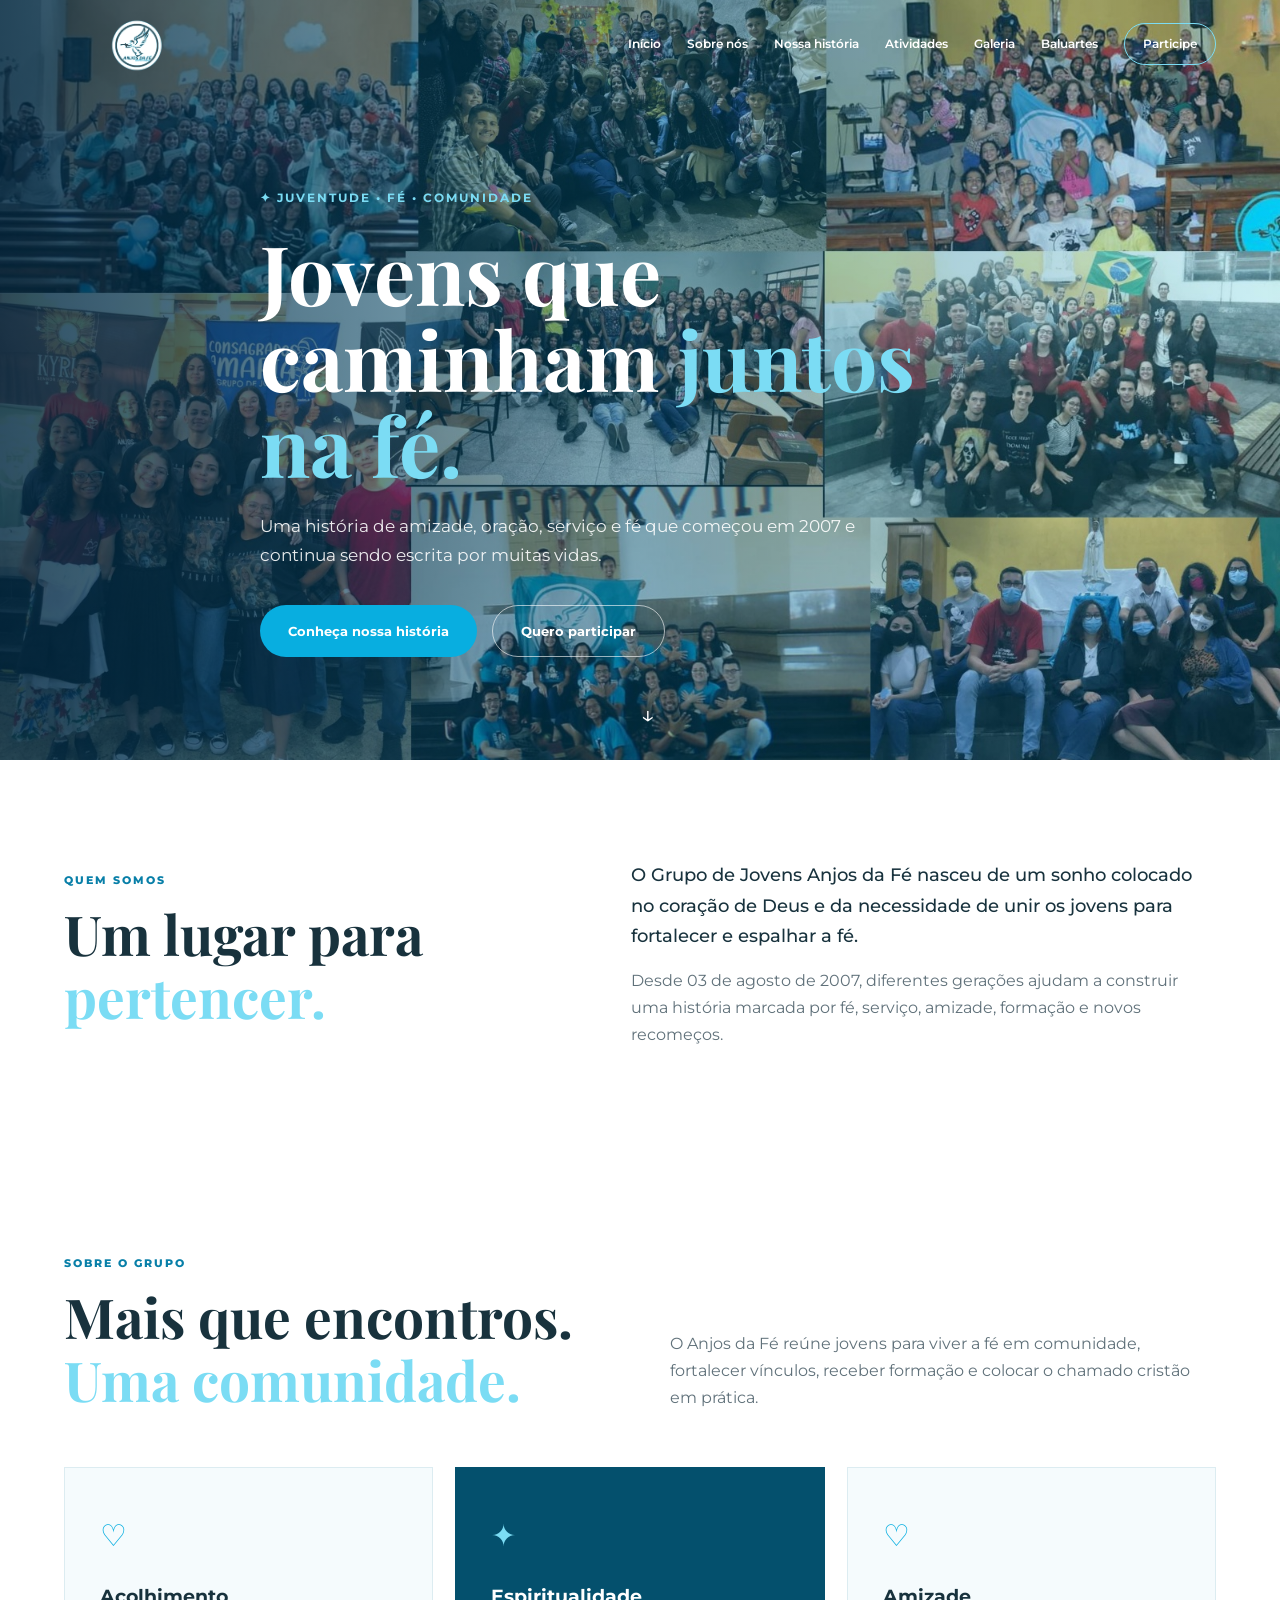
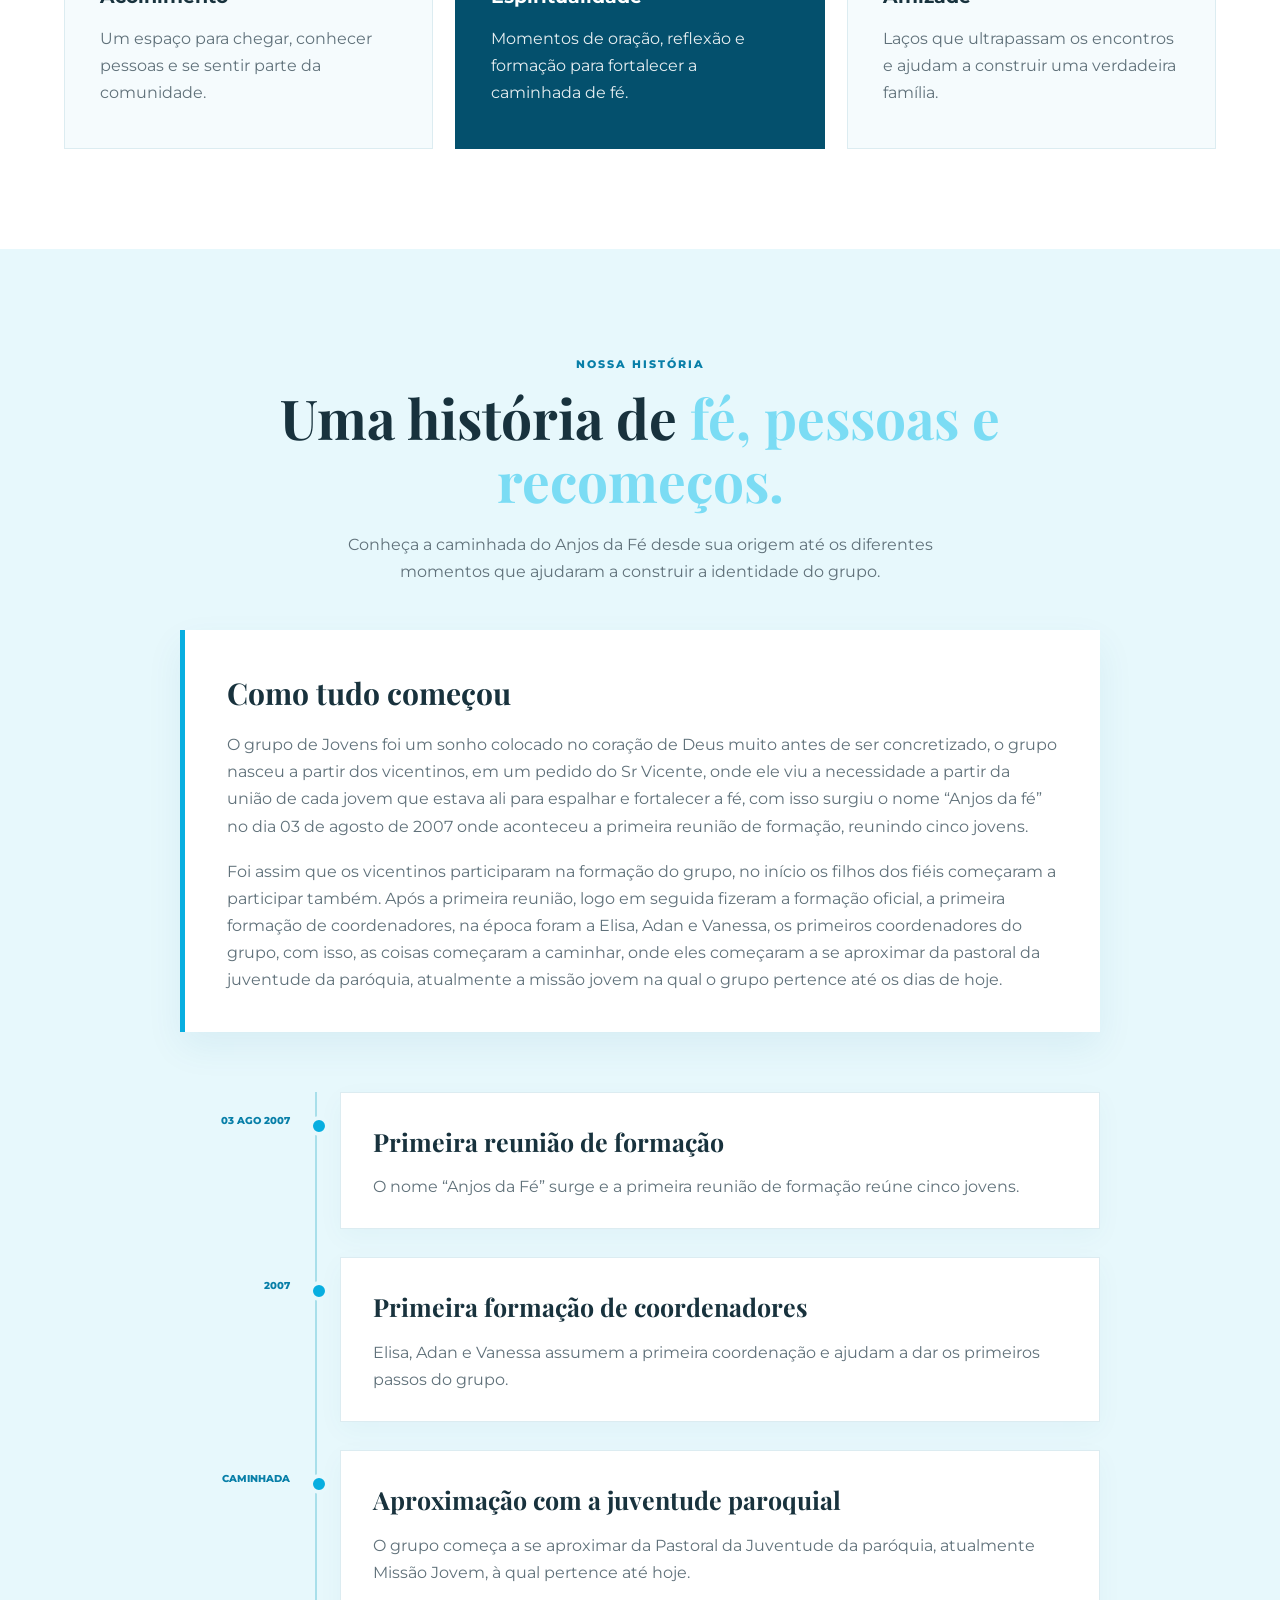
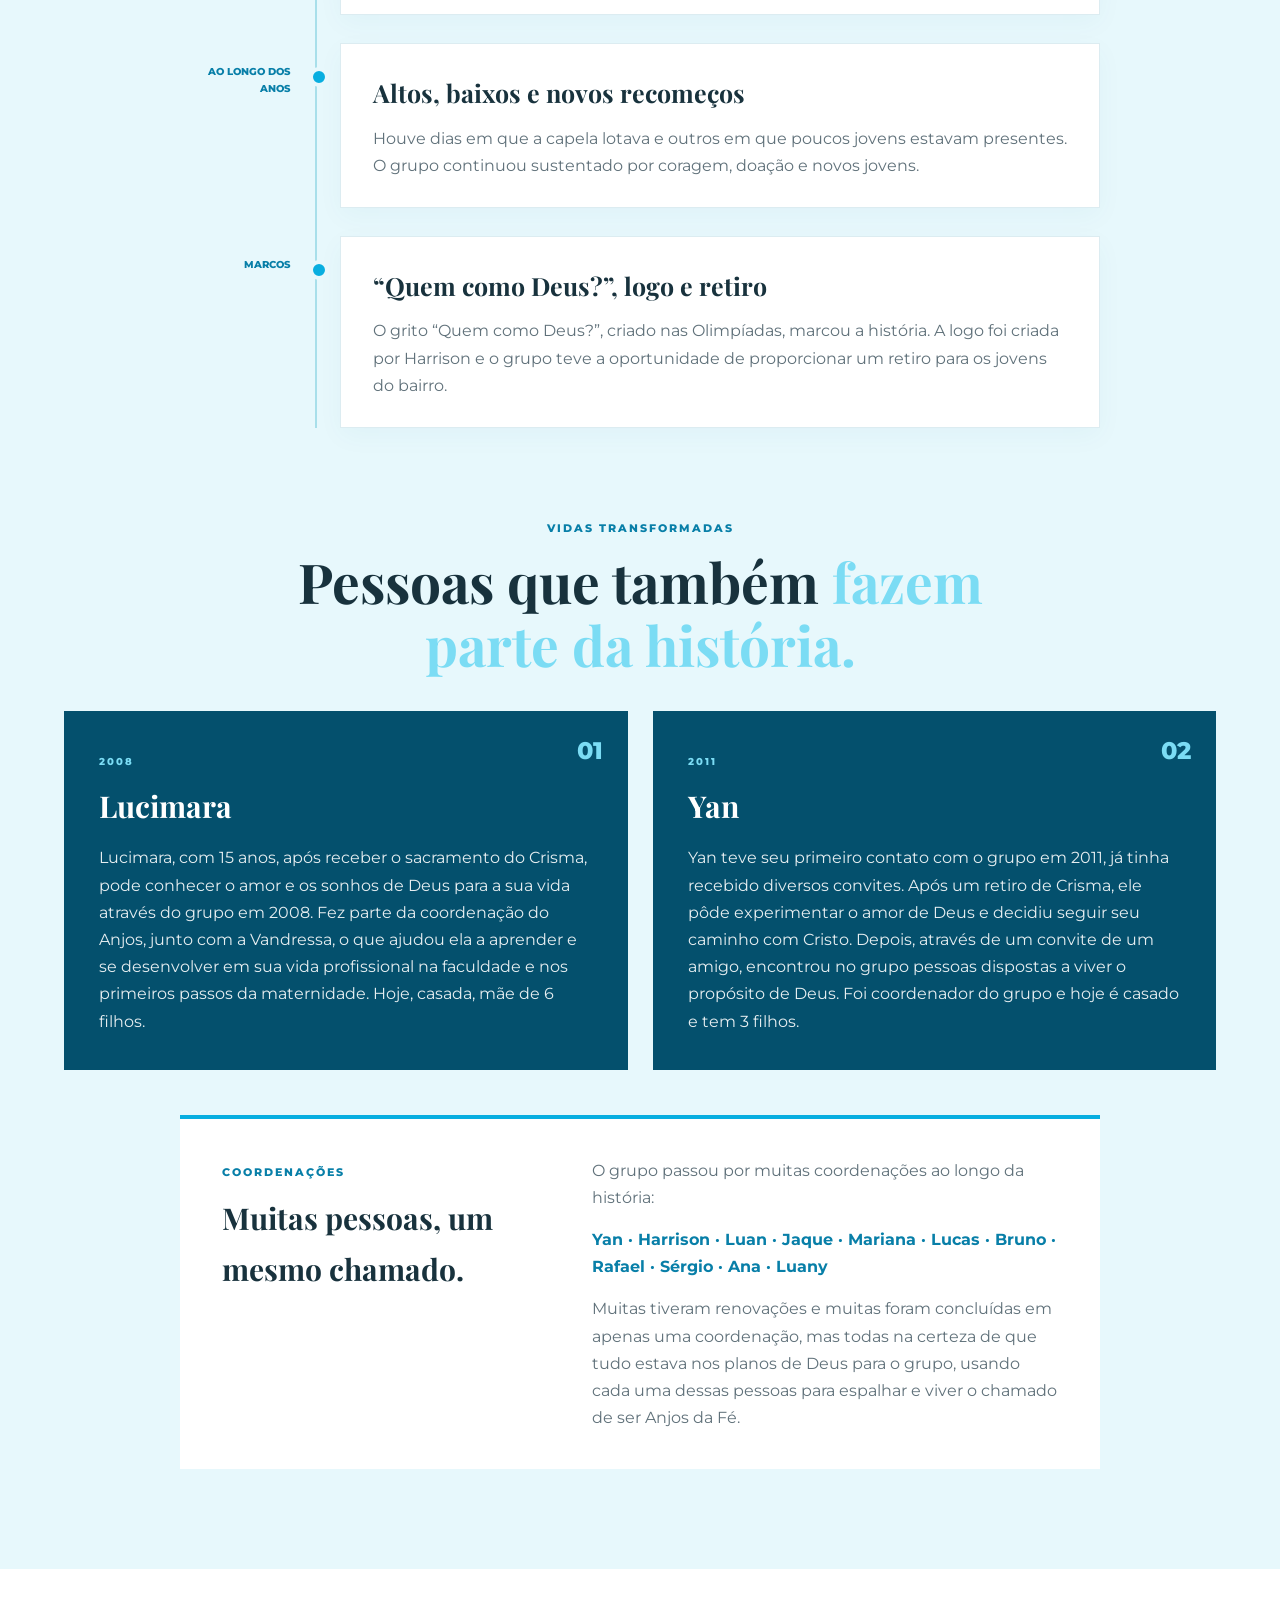
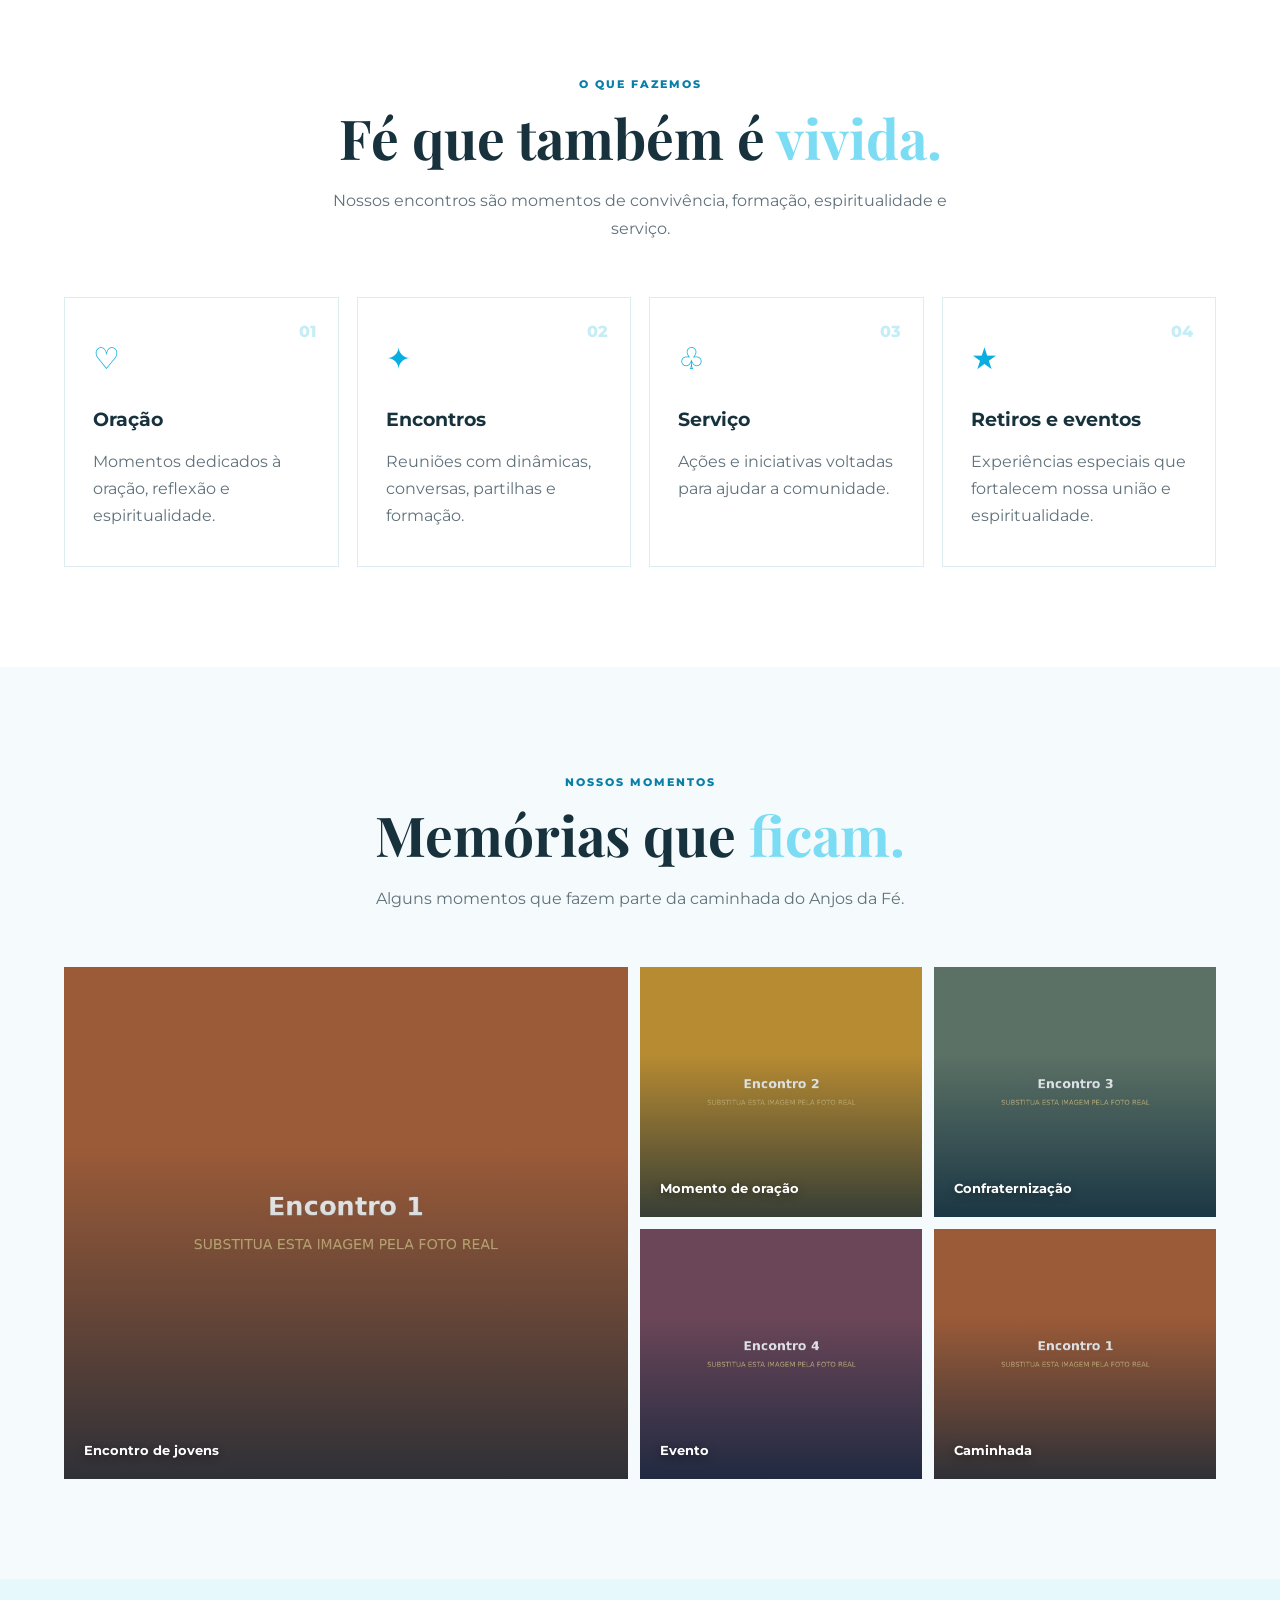
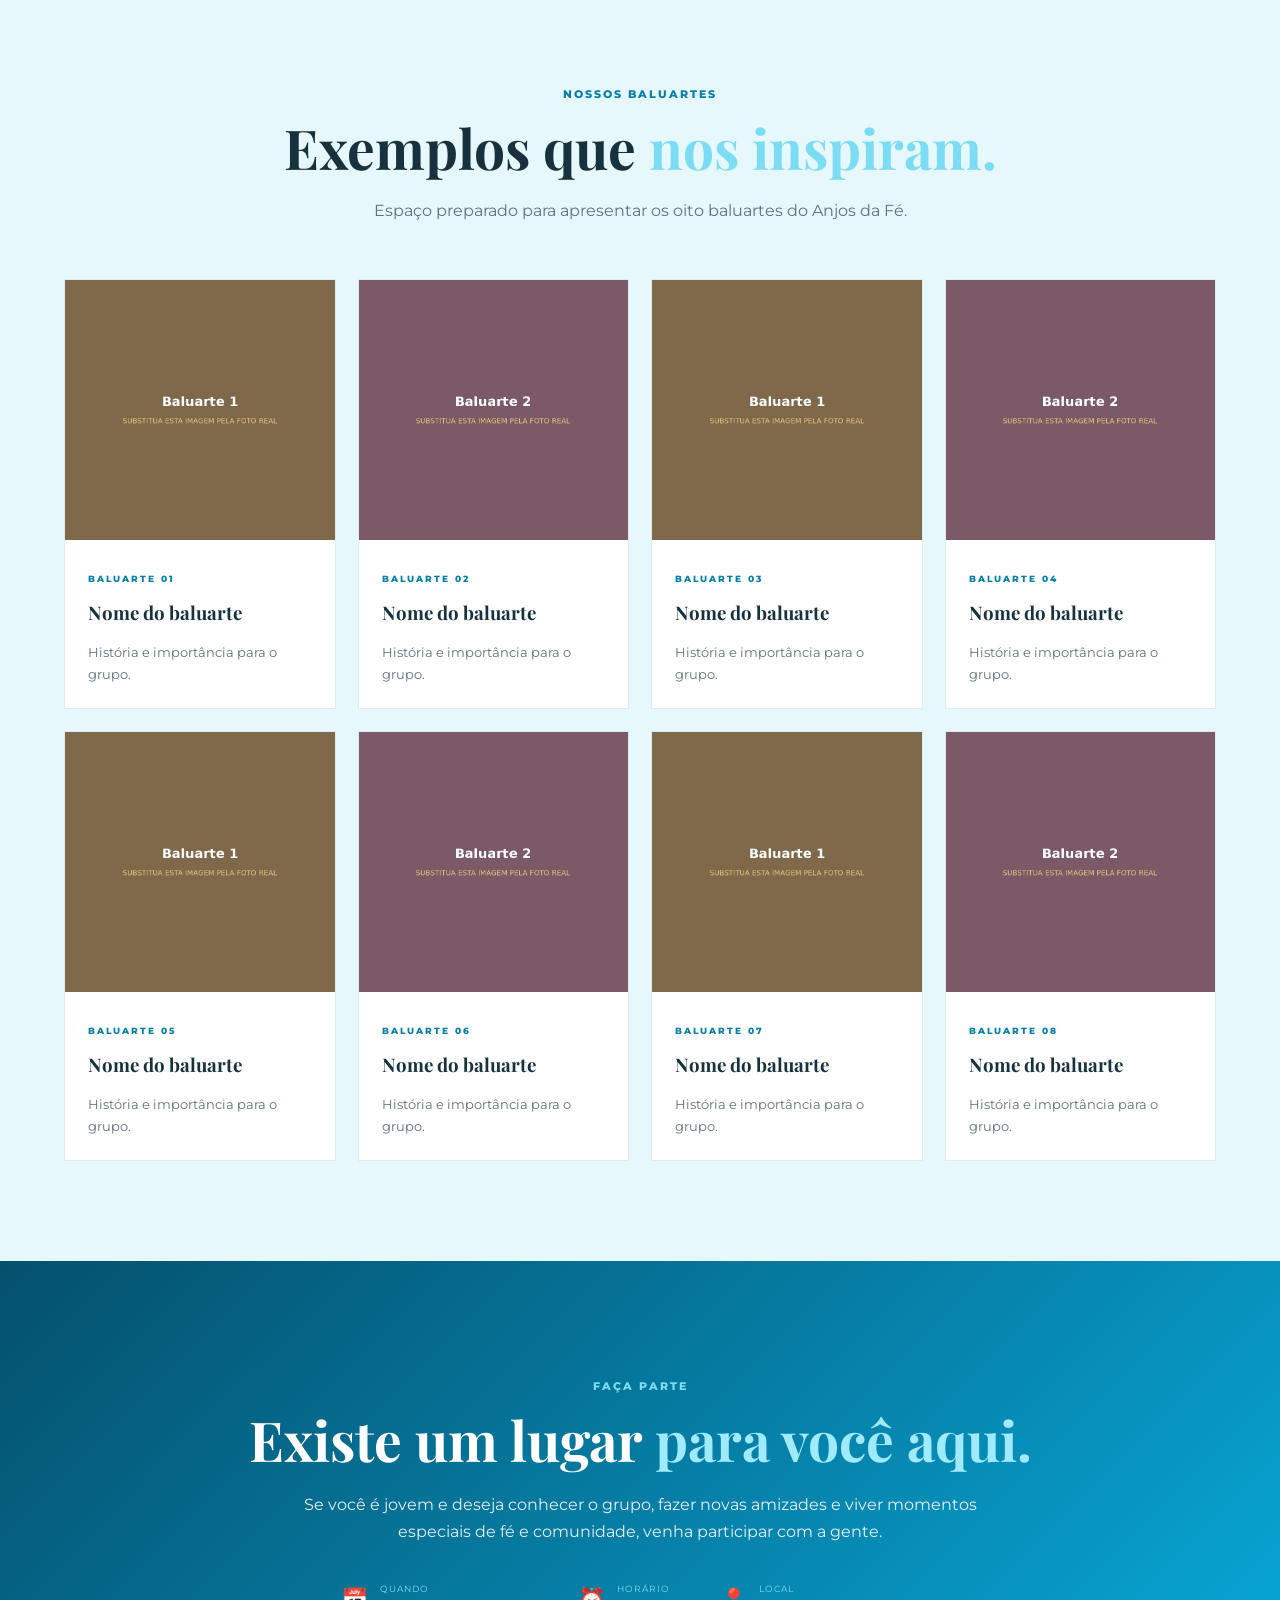
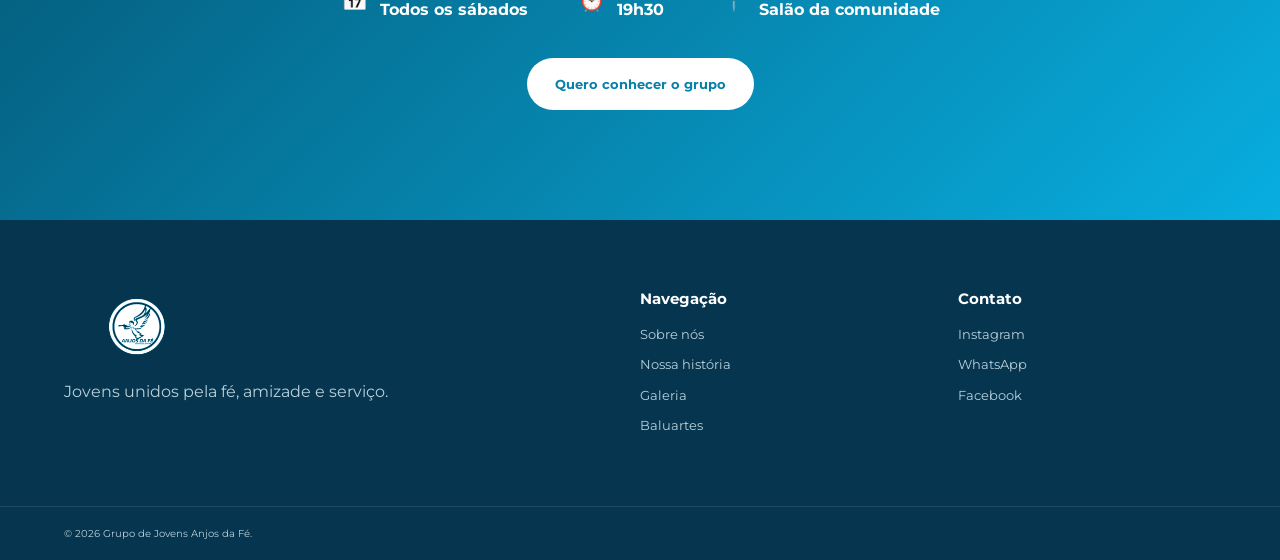
==== grupo-jovens/index.html @ fe8e6fda "add" ====
<!DOCTYPE html>
<html lang="pt-BR">
<head>
    <meta charset="UTF-8">
    <meta name="viewport" content="width=device-width, initial-scale=1.0">
    <meta name="description" content="Conheça a história, a caminhada e os momentos do Grupo de Jovens Anjos da Fé.">
    <title>Anjos da Fé | Grupo de Jovens</title>

    <link rel="preconnect" href="https://fonts.googleapis.com">
    <link rel="preconnect" href="https://fonts.gstatic.com" crossorigin>
    <link href="https://fonts.googleapis.com/css2?family=Montserrat:wght@400;500;600;700;800&family=Playfair+Display:wght@500;600;700&display=swap" rel="stylesheet">
    <link rel="stylesheet" href="style.css">
</head>
<body>

<header class="cabecalho" id="cabecalho">
    <div class="container navegacao">
        <a href="#inicio" class="logo" aria-label="Anjos da Fé - início">
            <img class="logo-branca" src="img/logo-branca.png" alt="Anjos da Fé">
            <img class="logo-azul" src="img/logo-azul.png" alt="Anjos da Fé">
        </a>

        <nav class="menu" id="menu" aria-label="Navegação principal">
            <a href="#inicio">Início</a>
            <a href="#sobre">Sobre nós</a>
            <a href="#historia">Nossa história</a>
            <a href="#atividades">Atividades</a>
            <a href="#galeria">Galeria</a>
            <a href="#baluartes">Baluartes</a>
            <a href="#participar" class="botao-menu">Participe</a>
        </nav>

        <button class="botao-mobile" id="botao-menu" type="button" aria-label="Abrir menu" aria-expanded="false" aria-controls="menu">☰</button>
    </div>
</header>

<main>
    <!-- Início -->
    <section class="hero" id="inicio">
        <div class="container conteudo-hero">
            <span class="etiqueta-hero">✦ Juventude • Fé • Comunidade</span>
            <h1>Jovens que caminham <span>juntos na fé.</span></h1>
            <p>Uma história de amizade, oração, serviço e fé que começou em 2007 e continua sendo escrita por muitas vidas.</p>
            <div class="botoes-hero">
                <a href="#historia" class="botao botao-principal">Conheça nossa história</a>
                <a href="#participar" class="botao botao-contorno">Quero participar</a>
            </div>
        </div>
        <a href="#sobre" class="rolar" aria-label="Ir para a próxima seção">↓</a>
    </section>

    <!-- Introdução -->
    <section class="introducao">
        <div class="container grade-introducao">
            <div>
                <span class="rotulo-secao">Quem somos</span>
                <h2>Um lugar para <span>pertencer.</span></h2>
            </div>
            <div>
                <p class="texto-destaque">O Grupo de Jovens Anjos da Fé nasceu de um sonho colocado no coração de Deus e da necessidade de unir os jovens para fortalecer e espalhar a fé.</p>
                <p>Desde 03 de agosto de 2007, diferentes gerações ajudam a construir uma história marcada por fé, serviço, amizade, formação e novos recomeços.</p>
            </div>
        </div>
    </section>

    <!-- Sobre -->
    <section class="secao sobre" id="sobre">
        <div class="container">
            <header class="cabecalho-secao">
                <div>
                    <span class="rotulo-secao">Sobre o grupo</span>
                    <h2>Mais que encontros. <span>Uma comunidade.</span></h2>
                </div>
                <p>O Anjos da Fé reúne jovens para viver a fé em comunidade, fortalecer vínculos, receber formação e colocar o chamado cristão em prática.</p>
            </header>

            <div class="grade-sobre">
                <article class="cartao-sobre">
                    <div class="icone" aria-hidden="true">♡</div>
                    <h3>Acolhimento</h3>
                    <p>Um espaço para chegar, conhecer pessoas e se sentir parte da comunidade.</p>
                </article>
                <article class="cartao-sobre destaque">
                    <div class="icone" aria-hidden="true">✦</div>
                    <h3>Espiritualidade</h3>
                    <p>Momentos de oração, reflexão e formação para fortalecer a caminhada de fé.</p>
                </article>
                <article class="cartao-sobre">
                    <div class="icone" aria-hidden="true">♡</div>
                    <h3>Amizade</h3>
                    <p>Laços que ultrapassam os encontros e ajudam a construir uma verdadeira família.</p>
                </article>
            </div>
        </div>
    </section>

    <!-- História -->
    <section class="secao historia" id="historia">
        <div class="container">
            <header class="cabecalho-secao centralizado historia-cabecalho">
                <span class="rotulo-secao">Nossa história</span>
                <h2>Uma história de <span>fé, pessoas e recomeços.</span></h2>
                <p>Conheça a caminhada do Anjos da Fé desde sua origem até os diferentes momentos que ajudaram a construir a identidade do grupo.</p>
            </header>

            <article class="historia-introducao">
                <h3>Como tudo começou</h3>
                <p>O grupo de Jovens foi um sonho colocado no coração de Deus muito antes de ser concretizado, o grupo nasceu a partir dos vicentinos, em um pedido do Sr Vicente, onde ele viu a necessidade a partir da união de cada jovem que estava ali para espalhar e fortalecer a fé, com isso surgiu o nome “Anjos da fé” no dia 03 de agosto de 2007 onde aconteceu a primeira reunião de formação, reunindo cinco jovens.</p>
                <p>Foi assim que os vicentinos participaram na formação do grupo, no início os filhos dos fiéis começaram a participar também. Após a primeira reunião, logo em seguida fizeram a formação oficial, a primeira formação de coordenadores, na época foram a Elisa, Adan e Vanessa, os primeiros coordenadores do grupo, com isso, as coisas começaram a caminhar, onde eles começaram a se aproximar da pastoral da juventude da paróquia, atualmente a missão jovem na qual o grupo pertence até os dias de hoje.</p>
            </article>

            <div class="linha-do-tempo" aria-label="Linha do tempo da história do Anjos da Fé">
                <article class="item-tempo">
                    <time class="data-tempo" datetime="2007-08-03">03 AGO 2007</time>
                    <div class="conteudo-tempo">
                        <h3>Primeira reunião de formação</h3>
                        <p>O nome “Anjos da Fé” surge e a primeira reunião de formação reúne cinco jovens.</p>
                    </div>
                </article>

                <article class="item-tempo">
                    <time class="data-tempo" datetime="2007">2007</time>
                    <div class="conteudo-tempo">
                        <h3>Primeira formação de coordenadores</h3>
                        <p>Elisa, Adan e Vanessa assumem a primeira coordenação e ajudam a dar os primeiros passos do grupo.</p>
                    </div>
                </article>

                <article class="item-tempo">
                    <span class="data-tempo">CAMINHADA</span>
                    <div class="conteudo-tempo">
                        <h3>Aproximação com a juventude paroquial</h3>
                        <p>O grupo começa a se aproximar da Pastoral da Juventude da paróquia, atualmente Missão Jovem, à qual pertence até hoje.</p>
                    </div>
                </article>

                <article class="item-tempo">
                    <span class="data-tempo">AO LONGO DOS ANOS</span>
                    <div class="conteudo-tempo">
                        <h3>Altos, baixos e novos recomeços</h3>
                        <p>Houve dias em que a capela lotava e outros em que poucos jovens estavam presentes. O grupo continuou sustentado por coragem, doação e novos jovens.</p>
                    </div>
                </article>

                <article class="item-tempo">
                    <span class="data-tempo">MARCOS</span>
                    <div class="conteudo-tempo">
                        <h3>“Quem como Deus?”, logo e retiro</h3>
                        <p>O grito “Quem como Deus?”, criado nas Olimpíadas, marcou a história. A logo foi criada por Harrison e o grupo teve a oportunidade de proporcionar um retiro para os jovens do bairro.</p>
                    </div>
                </article>
            </div>

            <div class="historias-pessoas">
                <header class="cabecalho-secao centralizado">
                    <span class="rotulo-secao">Vidas transformadas</span>
                    <h2>Pessoas que também <span>fazem parte da história.</span></h2>
                </header>

                <div class="grade-relatos">
                    <article class="relato-historia">
                        <span class="numero-relato">01</span>
                        <span class="ano-relato">2008</span>
                        <h3>Lucimara</h3>
                        <p>Lucimara, com 15 anos, após receber o sacramento do Crisma, pode conhecer o amor e os sonhos de Deus para a sua vida através do grupo em 2008. Fez parte da coordenação do Anjos, junto com a Vandressa, o que ajudou ela a aprender e se desenvolver em sua vida profissional na faculdade e nos primeiros passos da maternidade. Hoje, casada, mãe de 6 filhos.</p>
                    </article>

                    <article class="relato-historia">
                        <span class="numero-relato">02</span>
                        <span class="ano-relato">2011</span>
                        <h3>Yan</h3>
                        <p>Yan teve seu primeiro contato com o grupo em 2011, já tinha recebido diversos convites. Após um retiro de Crisma, ele pôde experimentar o amor de Deus e decidiu seguir seu caminho com Cristo. Depois, através de um convite de um amigo, encontrou no grupo pessoas dispostas a viver o propósito de Deus. Foi coordenador do grupo e hoje é casado e tem 3 filhos.</p>
                    </article>
                </div>
            </div>

            <article class="coordenacoes-historia">
                <div>
                    <span class="rotulo-secao">Coordenações</span>
                    <h3>Muitas pessoas, um mesmo chamado.</h3>
                </div>
                <div>
                    <p>O grupo passou por muitas coordenações ao longo da história:</p>
                    <p class="nomes-coordenadores">Yan · Harrison · Luan · Jaque · Mariana · Lucas · Bruno · Rafael · Sérgio · Ana · Luany</p>
                    <p>Muitas tiveram renovações e muitas foram concluídas em apenas uma coordenação, mas todas na certeza de que tudo estava nos planos de Deus para o grupo, usando cada uma dessas pessoas para espalhar e viver o chamado de ser Anjos da Fé.</p>
                </div>
            </article>
        </div>
    </section>

    <!-- Atividades -->
    <section class="secao atividades" id="atividades">
        <div class="container">
            <header class="cabecalho-secao centralizado">
                <span class="rotulo-secao">O que fazemos</span>
                <h2>Fé que também é <span>vivida.</span></h2>
                <p>Nossos encontros são momentos de convivência, formação, espiritualidade e serviço.</p>
            </header>

            <div class="grade-atividades">
                <article class="cartao-atividade"><span>01</span><div class="icone" aria-hidden="true">♡</div><h3>Oração</h3><p>Momentos dedicados à oração, reflexão e espiritualidade.</p></article>
                <article class="cartao-atividade"><span>02</span><div class="icone" aria-hidden="true">✦</div><h3>Encontros</h3><p>Reuniões com dinâmicas, conversas, partilhas e formação.</p></article>
                <article class="cartao-atividade"><span>03</span><div class="icone" aria-hidden="true">♧</div><h3>Serviço</h3><p>Ações e iniciativas voltadas para ajudar a comunidade.</p></article>
                <article class="cartao-atividade"><span>04</span><div class="icone" aria-hidden="true">★</div><h3>Retiros e eventos</h3><p>Experiências especiais que fortalecem nossa união e espiritualidade.</p></article>
            </div>
        </div>
    </section>

    <!-- Galeria -->
    <section class="secao galeria-secao" id="galeria">
        <div class="container">
            <header class="cabecalho-secao centralizado">
                <span class="rotulo-secao">Nossos momentos</span>
                <h2>Memórias que <span>ficam.</span></h2>
                <p>Alguns momentos que fazem parte da caminhada do Anjos da Fé.</p>
            </header>

            <div class="galeria">
                <button class="item-galeria grande" type="button" data-imagem="img/encontro-1.jpg" data-legenda="Encontro de jovens">
                    <img src="img/encontro-1.jpg" alt="Jovens reunidos em um encontro" loading="lazy">
                    <span>Encontro de jovens</span>
                </button>
                <button class="item-galeria" type="button" data-imagem="img/encontro-2.jpg" data-legenda="Momento de oração">
                    <img src="img/encontro-2.jpg" alt="Jovens durante um momento de oração" loading="lazy">
                    <span>Momento de oração</span>
                </button>
                <button class="item-galeria" type="button" data-imagem="img/encontro-3.jpg" data-legenda="Confraternização">
                    <img src="img/encontro-3.jpg" alt="Confraternização do grupo" loading="lazy">
                    <span>Confraternização</span>
                </button>
                <button class="item-galeria" type="button" data-imagem="img/encontro-4.jpg" data-legenda="Evento do grupo">
                    <img src="img/encontro-4.jpg" alt="Evento do grupo" loading="lazy">
                    <span>Evento</span>
                </button>
                <button class="item-galeria" type="button" data-imagem="img/encontro-1.jpg" data-legenda="Momento da caminhada">
                    <img src="img/encontro-1.jpg" alt="Momento da caminhada do grupo" loading="lazy">
                    <span>Caminhada</span>
                </button>
            </div>
        </div>
    </section>

    <!-- Baluartes -->
    <section class="secao baluartes" id="baluartes">
        <div class="container">
            <header class="cabecalho-secao centralizado">
                <span class="rotulo-secao">Nossos baluartes</span>
                <h2>Exemplos que <span>nos inspiram.</span></h2>
                <p>Espaço preparado para apresentar os oito baluartes do Anjos da Fé.</p>
            </header>

            <div class="grade-baluartes">
                <article class="cartao-baluarte"><div class="imagem-baluarte"><img src="img/baluarte-1.jpg" alt="Imagem do Baluarte 1" loading="lazy"></div><div><span>Baluarte 01</span><h3>Nome do baluarte</h3><p>História e importância para o grupo.</p></div></article>
                <article class="cartao-baluarte"><div class="imagem-baluarte"><img src="img/baluarte-2.jpg" alt="Imagem do Baluarte 2" loading="lazy"></div><div><span>Baluarte 02</span><h3>Nome do baluarte</h3><p>História e importância para o grupo.</p></div></article>
                <article class="cartao-baluarte"><div class="imagem-baluarte"><img src="img/baluarte-1.jpg" alt="Imagem do Baluarte 3" loading="lazy"></div><div><span>Baluarte 03</span><h3>Nome do baluarte</h3><p>História e importância para o grupo.</p></div></article>
                <article class="cartao-baluarte"><div class="imagem-baluarte"><img src="img/baluarte-2.jpg" alt="Imagem do Baluarte 4" loading="lazy"></div><div><span>Baluarte 04</span><h3>Nome do baluarte</h3><p>História e importância para o grupo.</p></div></article>
                <article class="cartao-baluarte"><div class="imagem-baluarte"><img src="img/baluarte-1.jpg" alt="Imagem do Baluarte 5" loading="lazy"></div><div><span>Baluarte 05</span><h3>Nome do baluarte</h3><p>História e importância para o grupo.</p></div></article>
                <article class="cartao-baluarte"><div class="imagem-baluarte"><img src="img/baluarte-2.jpg" alt="Imagem do Baluarte 6" loading="lazy"></div><div><span>Baluarte 06</span><h3>Nome do baluarte</h3><p>História e importância para o grupo.</p></div></article>
                <article class="cartao-baluarte"><div class="imagem-baluarte"><img src="img/baluarte-1.jpg" alt="Imagem do Baluarte 7" loading="lazy"></div><div><span>Baluarte 07</span><h3>Nome do baluarte</h3><p>História e importância para o grupo.</p></div></article>
                <article class="cartao-baluarte"><div class="imagem-baluarte"><img src="img/baluarte-2.jpg" alt="Imagem do Baluarte 8" loading="lazy"></div><div><span>Baluarte 08</span><h3>Nome do baluarte</h3><p>História e importância para o grupo.</p></div></article>
            </div>
        </div>
    </section>

    <!-- Participação -->
    <section class="participar" id="participar">
        <div class="container conteudo-participar">
            <span class="rotulo-secao">Faça parte</span>
            <h2>Existe um lugar <span>para você aqui.</span></h2>
            <p>Se você é jovem e deseja conhecer o grupo, fazer novas amizades e viver momentos especiais de fé e comunidade, venha participar com a gente.</p>

            <div class="informacoes-encontro">
                <div><span aria-hidden="true">📅</span><div><small>Quando</small><strong>Todos os sábados</strong></div></div>
                <div><span aria-hidden="true">⏰</span><div><small>Horário</small><strong>19h30</strong></div></div>
                <div><span aria-hidden="true">📍</span><div><small>Local</small><strong>Salão da comunidade</strong></div></div>
            </div>

            <a href="#" class="botao botao-claro">Quero conhecer o grupo</a>
        </div>
    </section>
</main>

<footer class="rodape">
    <div class="container grade-rodape">
        <div>
            <a href="#inicio" class="logo-rodape"><img src="img/logo-branca.png" alt="Anjos da Fé"></a>
            <p>Jovens unidos pela fé, amizade e serviço.</p>
        </div>

        <nav class="links-rodape" aria-label="Navegação do rodapé">
            <h2>Navegação</h2>
            <a href="#sobre">Sobre nós</a>
            <a href="#historia">Nossa história</a>
            <a href="#galeria">Galeria</a>
            <a href="#baluartes">Baluartes</a>
        </nav>

        <div class="links-rodape">
            <h2>Contato</h2>
            <a href="#">Instagram</a>
            <a href="#">WhatsApp</a>
            <a href="#">Facebook</a>
        </div>
    </div>

    <div class="rodape-final">
        <div class="container"><p>© 2026 Grupo de Jovens Anjos da Fé.</p></div>
    </div>
</footer>

<!-- Modal da galeria -->
<div class="modal-galeria" id="modal-galeria" role="dialog" aria-modal="true" aria-labelledby="legenda-modal" hidden>
    <button class="fechar-modal" id="fechar-modal" type="button" aria-label="Fechar imagem">×</button>
    <button class="anterior-modal" id="anterior-modal" type="button" aria-label="Imagem anterior">‹</button>
    <figure>
        <img id="imagem-modal" src="" alt="">
        <figcaption id="legenda-modal"></figcaption>
    </figure>
    <button class="proxima-modal" id="proxima-modal" type="button" aria-label="Próxima imagem">›</button>
</div>

<script src="script.js"></script>
</body>
</html>
---- grupo-jovens/style.css ----
:root {
    --azul: #08aee0;
    --azul-escuro: #087fa8;
    --azul-profundo: #04506d;
    --azul-claro: #7bdcf4;
    --fundo: #f5fbfd;
    --branco: #ffffff;
    --escuro: #18323d;
    --texto: #60717a;
    --borda: #dcecf1;
    --largura: 1180px;
}

* { margin: 0; padding: 0; box-sizing: border-box; }
html { scroll-behavior: smooth; }
body { font-family: "Montserrat", sans-serif; background: var(--fundo); color: var(--texto); line-height: 1.7; }
body.modal-aberto { overflow: hidden; }
a { color: inherit; text-decoration: none; }
button { font: inherit; border: 0; cursor: pointer; }
img { display: block; width: 100%; }
.container { width: min(90%, var(--largura)); margin: auto; }

/* Cabeçalho */
.cabecalho { position: fixed; inset: 0 0 auto; z-index: 1000; transition: .3s; }
.cabecalho.rolado { background: rgba(255,255,255,.96); backdrop-filter: blur(12px); box-shadow: 0 5px 25px rgba(0,50,80,.08); }
.navegacao { height: 88px; display: flex; align-items: center; justify-content: space-between; }
.logo { width: 145px; height: 62px; position: relative; display: block; }
.logo img { position: absolute; inset: 0; width: 100%; height: 100%; object-fit: contain; transition: opacity .25s; }
.logo-azul { opacity: 0; }
.cabecalho.rolado .logo-branca { opacity: 0; }
.cabecalho.rolado .logo-azul { opacity: 1; }
.menu { display: flex; align-items: center; gap: 26px; }
.menu > a { color: var(--branco); font-size: 12px; font-weight: 600; transition: .25s; }
.cabecalho.rolado .menu > a { color: var(--escuro); }
.menu > a:hover { color: var(--azul) !important; }
.botao-menu { padding: 10px 18px; border: 1px solid var(--azul-claro); border-radius: 50px; }
.botao-menu:hover { background: var(--azul); color: var(--branco) !important; }
.botao-mobile { display: none; background: transparent; color: var(--branco); font-size: 28px; }
.cabecalho.rolado .botao-mobile { color: var(--escuro); }

/* Hero */
.hero { position: relative; min-height: 760px; display: flex; align-items: center; background: linear-gradient(90deg,rgba(0,40,65,.82),rgba(0,90,125,.45),rgba(0,170,215,.18)), url("img/hero.jpg") center / cover no-repeat; }
.conteudo-hero { max-width: 760px; padding-top: 80px; color: var(--branco); }
.etiqueta-hero { display: inline-block; margin-bottom: 20px; color: var(--azul-claro); font-size: 12px; font-weight: 700; letter-spacing: 2px; text-transform: uppercase; }
.conteudo-hero h1 { margin-bottom: 25px; font-family: "Playfair Display", serif; font-size: clamp(48px,7vw,82px); line-height: 1.05; }
.conteudo-hero h1 span, h2 span { color: var(--azul-claro); }
.conteudo-hero p { max-width: 650px; margin-bottom: 35px; color: rgba(255,255,255,.9); font-size: 17px; }
.botoes-hero { display: flex; gap: 15px; flex-wrap: wrap; }
.botao { min-height: 52px; padding: 0 28px; display: inline-flex; align-items: center; justify-content: center; border-radius: 50px; font-size: 13px; font-weight: 700; transition: .3s; }
.botao-principal { background: var(--azul); color: var(--branco); }
.botao-principal:hover { transform: translateY(-3px); background: var(--azul-escuro); }
.botao-contorno { border: 1px solid rgba(255,255,255,.6); color: var(--branco); }
.botao-contorno:hover { background: var(--branco); color: var(--azul-escuro); }
.rolar { position: absolute; bottom: 25px; left: 50%; color: var(--branco); font-size: 25px; }

/* Seções */
.secao, .introducao { padding: 100px 0; }
.introducao, .sobre, .atividades { background: var(--branco); }
.rotulo-secao { display: inline-block; margin-bottom: 12px; color: var(--azul-escuro); font-size: 11px; font-weight: 800; letter-spacing: 2px; text-transform: uppercase; }
h2 { color: var(--escuro); font-family: "Playfair Display", serif; font-size: clamp(36px,5vw,55px); line-height: 1.15; }
.cabecalho-secao { display: grid; grid-template-columns: 1fr 1fr; gap: 60px; align-items: end; margin-bottom: 55px; }
.cabecalho-secao p { max-width: 620px; }
.centralizado { display: block; max-width: 780px; margin-left: auto; margin-right: auto; text-align: center; }
.centralizado p { margin: 18px auto 0; }
.grade-introducao { display: grid; grid-template-columns: 1fr 1.2fr; gap: 80px; align-items: center; }
.grade-introducao h2 { margin-bottom: 15px; }
.texto-destaque { margin-bottom: 15px; color: var(--escuro); font-size: 18px; font-weight: 500; }

/* Sobre */
.grade-sobre { display: grid; grid-template-columns: repeat(3,1fr); gap: 22px; }
.cartao-sobre { padding: 42px 35px; background: var(--fundo); border: 1px solid var(--borda); transition: .3s; }
.cartao-sobre:hover, .cartao-atividade:hover { transform: translateY(-6px); box-shadow: 0 20px 40px rgba(0,120,170,.08); }
.cartao-sobre.destaque { background: var(--azul-profundo); color: rgba(255,255,255,.9); border-color: var(--azul-profundo); }
.cartao-sobre.destaque h3 { color: var(--branco); }
.cartao-sobre h3, .cartao-atividade h3, .cartao-baluarte h3, .relato-historia h3, .historia-introducao h3, .coordenacoes-historia h3 { color: var(--escuro); margin-bottom: 12px; }
.cartao-sobre h3, .cartao-atividade h3 { font-size: 19px; }
.cartao-sobre.destaque .icone { color: var(--azul-claro); }
.icone { color: var(--azul); font-size: 30px; margin-bottom: 20px; }

/* História */
.historia { background: #e7f8fc; }
.historia-cabecalho { margin-bottom: 45px; }
.historia-introducao { max-width: 920px; margin: 0 auto 60px; padding: 38px 42px; background: var(--branco); border-left: 5px solid var(--azul); box-shadow: 0 15px 35px rgba(0,100,140,.07); }
.historia-introducao h3 { font-family: "Playfair Display", serif; font-size: 30px; }
.historia-introducao p + p { margin-top: 18px; }
.linha-do-tempo { position: relative; max-width: 920px; margin: auto; }
.linha-do-tempo::before { content: ""; position: absolute; top: 0; bottom: 0; left: 135px; width: 2px; background: #a8dfea; }
.item-tempo { position: relative; display: grid; grid-template-columns: 110px 1fr; gap: 50px; margin-bottom: 28px; }
.item-tempo::after { content: ""; position: absolute; left: 129px; top: 24px; width: 12px; height: 12px; border-radius: 50%; background: var(--azul); border: 4px solid #e7f8fc; }
.data-tempo { padding-top: 20px; color: var(--azul-escuro); font-size: 10px; font-weight: 800; text-align: right; }
.conteudo-tempo { padding: 28px 32px; background: var(--branco); border: 1px solid var(--borda); box-shadow: 0 8px 25px rgba(0,100,140,.04); }
.conteudo-tempo h3 { margin-bottom: 10px; color: var(--escuro); font-family: "Playfair Display", serif; font-size: 25px; }
.historias-pessoas { margin-top: 85px; }
.historias-pessoas .cabecalho-secao { margin-bottom: 35px; }
.grade-relatos { display: grid; grid-template-columns: repeat(2,1fr); gap: 25px; }
.relato-historia { position: relative; padding: 35px; background: var(--azul-profundo); color: rgba(255,255,255,.9); }
.relato-historia h3 { margin-top: 8px; color: var(--branco); font-family: "Playfair Display", serif; font-size: 30px; }
.numero-relato { position: absolute; top: 20px; right: 25px; color: var(--azul-claro); font-size: 24px; font-weight: 800; }
.ano-relato { color: var(--azul-claro); font-size: 10px; font-weight: 800; letter-spacing: 2px; }
.coordenacoes-historia { display: grid; grid-template-columns: .8fr 1.2fr; gap: 60px; margin: 45px auto 0; max-width: 920px; padding: 38px 42px; background: var(--branco); border-top: 4px solid var(--azul); }
.coordenacoes-historia h3 { font-family: "Playfair Display", serif; font-size: 30px; }
.nomes-coordenadores { margin: 15px 0; color: var(--azul-escuro); font-weight: 700; }

/* Atividades */
.grade-atividades { display: grid; grid-template-columns: repeat(4,1fr); gap: 18px; }
.cartao-atividade { position: relative; min-height: 270px; padding: 35px 28px; border: 1px solid var(--borda); overflow: hidden; transition: .3s; }
.cartao-atividade > span { position: absolute; top: 20px; right: 22px; color: #c6edf6; font-weight: 800; }

/* Galeria */
.galeria-secao { background: var(--fundo); }
.galeria { display: grid; grid-template-columns: 2fr 1fr 1fr; grid-template-rows: 250px 250px; gap: 12px; }
.item-galeria { position: relative; overflow: hidden; padding: 0; background: #ddd; }
.item-galeria.grande { grid-row: span 2; }
.item-galeria img { height: 100%; object-fit: cover; transition: .5s; }
.item-galeria:hover img { transform: scale(1.06); }
.item-galeria::after { content: ""; position: absolute; inset: 35% 0 0; background: linear-gradient(transparent,rgba(0,30,55,.7)); }
.item-galeria span { position: absolute; left: 20px; bottom: 18px; z-index: 1; color: var(--branco); font-size: 13px; font-weight: 700; text-shadow: 0 2px 8px rgba(0,0,0,.4); }

/* Baluartes */
.baluartes { background: #e7f8fc; }
.grade-baluartes { display: grid; grid-template-columns: repeat(4,1fr); gap: 22px; }
.cartao-baluarte { overflow: hidden; background: var(--branco); border: 1px solid var(--borda); }
.imagem-baluarte { height: 260px; overflow: hidden; background: #d8eef5; }
.imagem-baluarte img { height: 100%; object-fit: cover; }
.cartao-baluarte > div:last-child { padding: 23px; }
.cartao-baluarte > div:last-child > span { color: var(--azul-escuro); font-size: 9px; font-weight: 800; letter-spacing: 2px; text-transform: uppercase; }
.cartao-baluarte h3 { margin-top: 7px; font-family: "Playfair Display", serif; }
.cartao-baluarte p { font-size: 13px; }

/* Participação */
.participar { padding: 110px 0; background: linear-gradient(135deg,var(--azul-profundo),var(--azul)); color: var(--branco); }
.conteudo-participar { max-width: 820px; text-align: center; }
.participar .rotulo-secao { color: var(--azul-claro); }
.participar h2 { color: var(--branco); }
.participar h2 span { color: #9feaff; }
.conteudo-participar > p { max-width: 680px; margin: 20px auto 35px; color: rgba(255,255,255,.9); }
.informacoes-encontro { display: flex; justify-content: center; gap: 50px; flex-wrap: wrap; margin-bottom: 35px; }
.informacoes-encontro > div { display: flex; gap: 12px; text-align: left; }
.informacoes-encontro > div > span { font-size: 22px; }
.informacoes-encontro small, .informacoes-encontro strong { display: block; }
.informacoes-encontro small { color: var(--azul-claro); font-size: 9px; letter-spacing: 1px; text-transform: uppercase; }
.botao-claro { background: var(--branco); color: var(--azul-escuro); }

/* Rodapé */
.rodape { background: #06354f; color: #b9d0db; }
.grade-rodape { display: grid; grid-template-columns: 2fr 1fr 1fr; gap: 60px; padding: 70px 0; }
.logo-rodape { display: block; width: 145px; height: 70px; margin-bottom: 18px; }
.logo-rodape img { height: 100%; object-fit: contain; }
.links-rodape { display: flex; flex-direction: column; gap: 8px; }
.links-rodape h2 { margin-bottom: 8px; color: var(--branco); font-family: "Montserrat", sans-serif; font-size: 15px; }
.links-rodape a { font-size: 13px; }
.links-rodape a:hover { color: var(--azul-claro); }
.rodape-final { border-top: 1px solid rgba(255,255,255,.1); padding: 18px 0; font-size: 10px; }

/* Modal */
.modal-galeria { position: fixed; inset: 0; z-index: 2000; display: flex; align-items: center; justify-content: center; padding: 35px; background: rgba(0,25,40,.95); }
.modal-galeria[hidden] { display: none; }
.modal-galeria figure { width: min(90%,900px); }
.modal-galeria figure img { max-height: 75vh; object-fit: contain; }
.modal-galeria figcaption { margin-top: 12px; color: var(--branco); text-align: center; }
.fechar-modal, .anterior-modal, .proxima-modal { position: fixed; background: transparent; color: var(--branco); font-size: 45px; }
.fechar-modal { top: 15px; right: 25px; }
.anterior-modal { top: 50%; left: 25px; transform: translateY(-50%); }
.proxima-modal { top: 50%; right: 25px; transform: translateY(-50%); }

/* Responsivo */
@media (max-width: 1000px) {
    .menu { position: absolute; top: 88px; left: 5%; right: 5%; display: none; flex-direction: column; align-items: stretch; gap: 0; padding: 18px 22px; background: var(--branco); box-shadow: 0 15px 30px rgba(0,50,80,.12); }
    .menu.aberto { display: flex; }
    .menu > a, .cabecalho.rolado .menu > a { padding: 10px 0; color: var(--escuro); }
    .botao-menu { text-align: center; }
    .botao-mobile { display: block; }
    .grade-introducao, .cabecalho-secao, .coordenacoes-historia { grid-template-columns: 1fr; gap: 35px; }
    .grade-sobre, .grade-atividades { grid-template-columns: 1fr 1fr; }
    .grade-baluartes { grid-template-columns: repeat(2,1fr); }
}

@media (max-width: 700px) {
    .container { width: min(calc(100% - 28px),var(--largura)); }
    .hero { min-height: 680px; }
    .conteudo-hero h1 { font-size: 48px; }
    .botoes-hero { flex-direction: column; }
    .botao { width: 100%; }
    .historia-introducao, .coordenacoes-historia { padding: 28px 22px; }
    .linha-do-tempo::before { left: 7px; }
    .item-tempo { display: block; padding-left: 28px; }
    .item-tempo::after { left: 0; top: 7px; }
    .data-tempo { display: block; padding: 0 0 8px; text-align: left; }
    .grade-sobre, .grade-atividades, .grade-baluartes, .grade-relatos { grid-template-columns: 1fr; }
    .galeria { grid-template-columns: 1fr; grid-template-rows: repeat(5,230px); }
    .item-galeria.grande { grid-row: auto; }
    .informacoes-encontro { flex-direction: column; align-items: flex-start; width: max-content; margin: 0 auto 35px; gap: 20px; }
    .grade-rodape { grid-template-columns: 1fr; gap: 35px; }
    .anterior-modal { left: 5px; }
    .proxima-modal { right: 5px; }
}
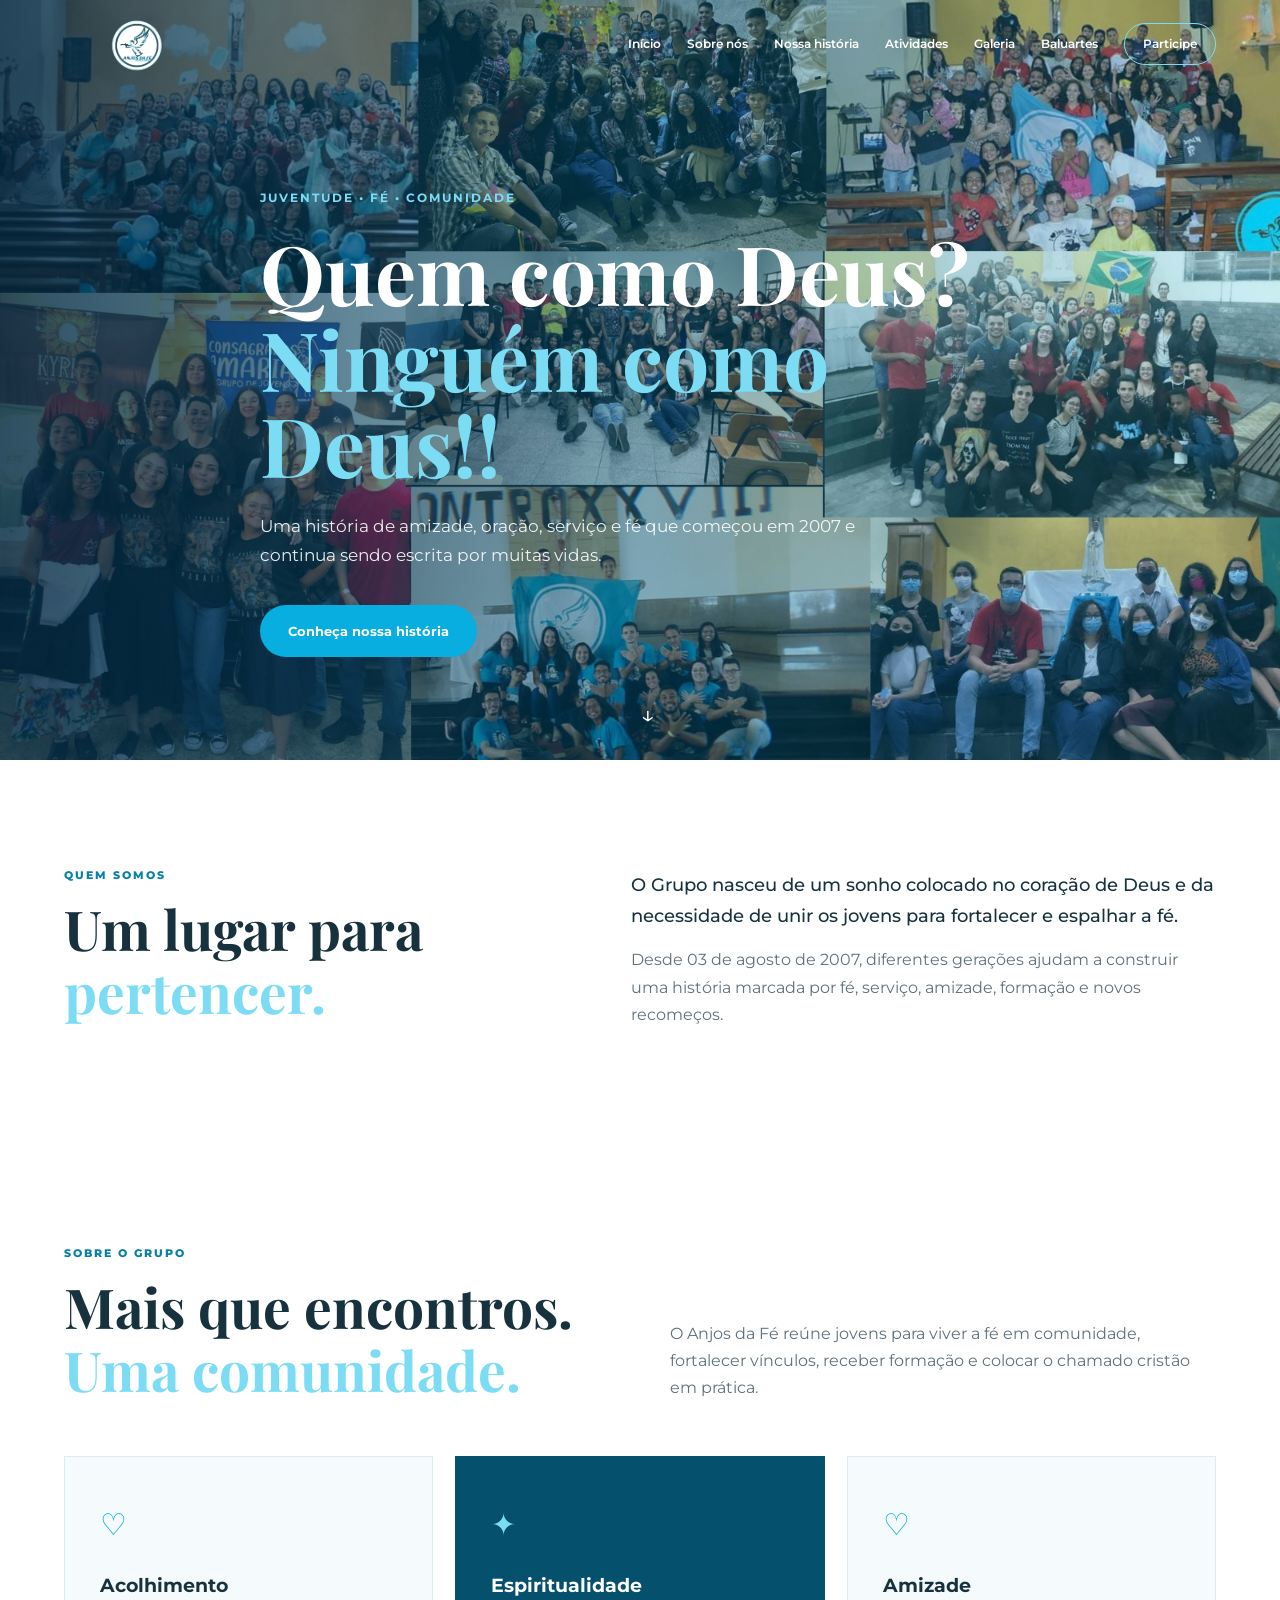
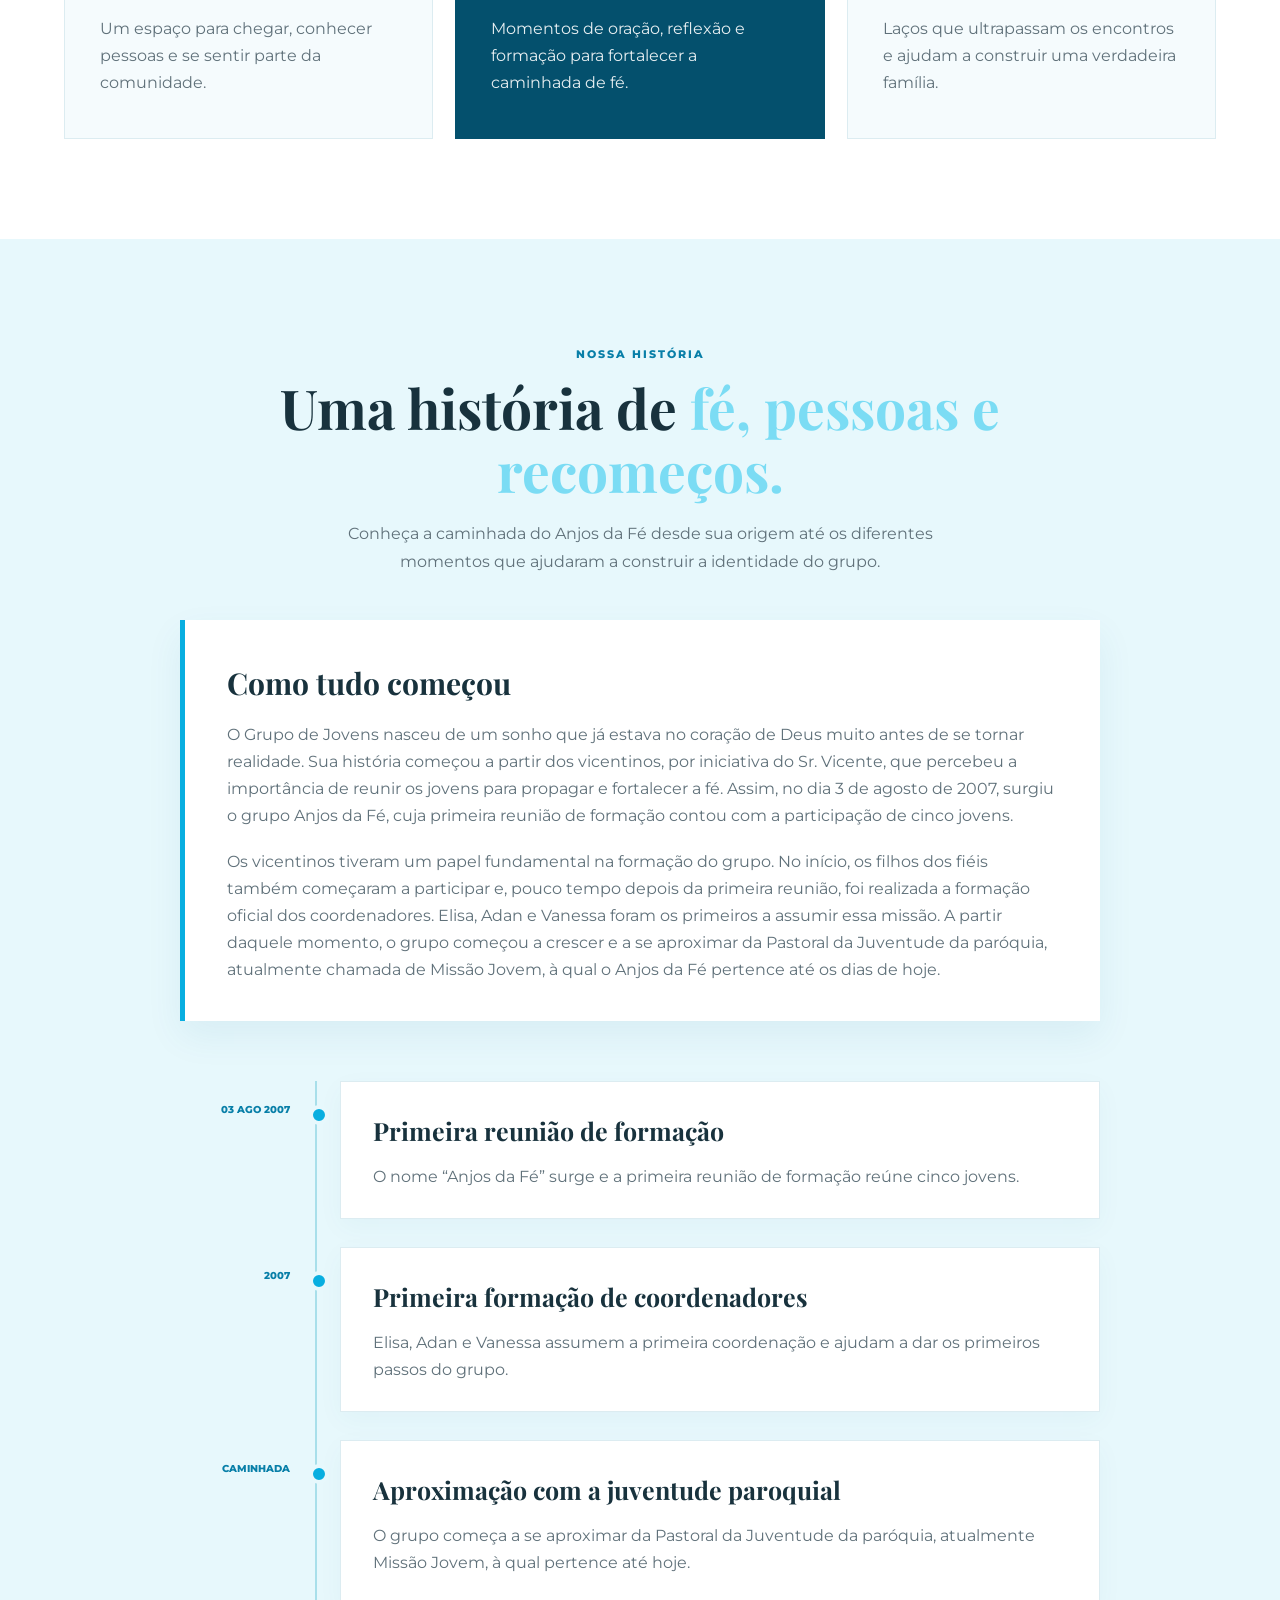
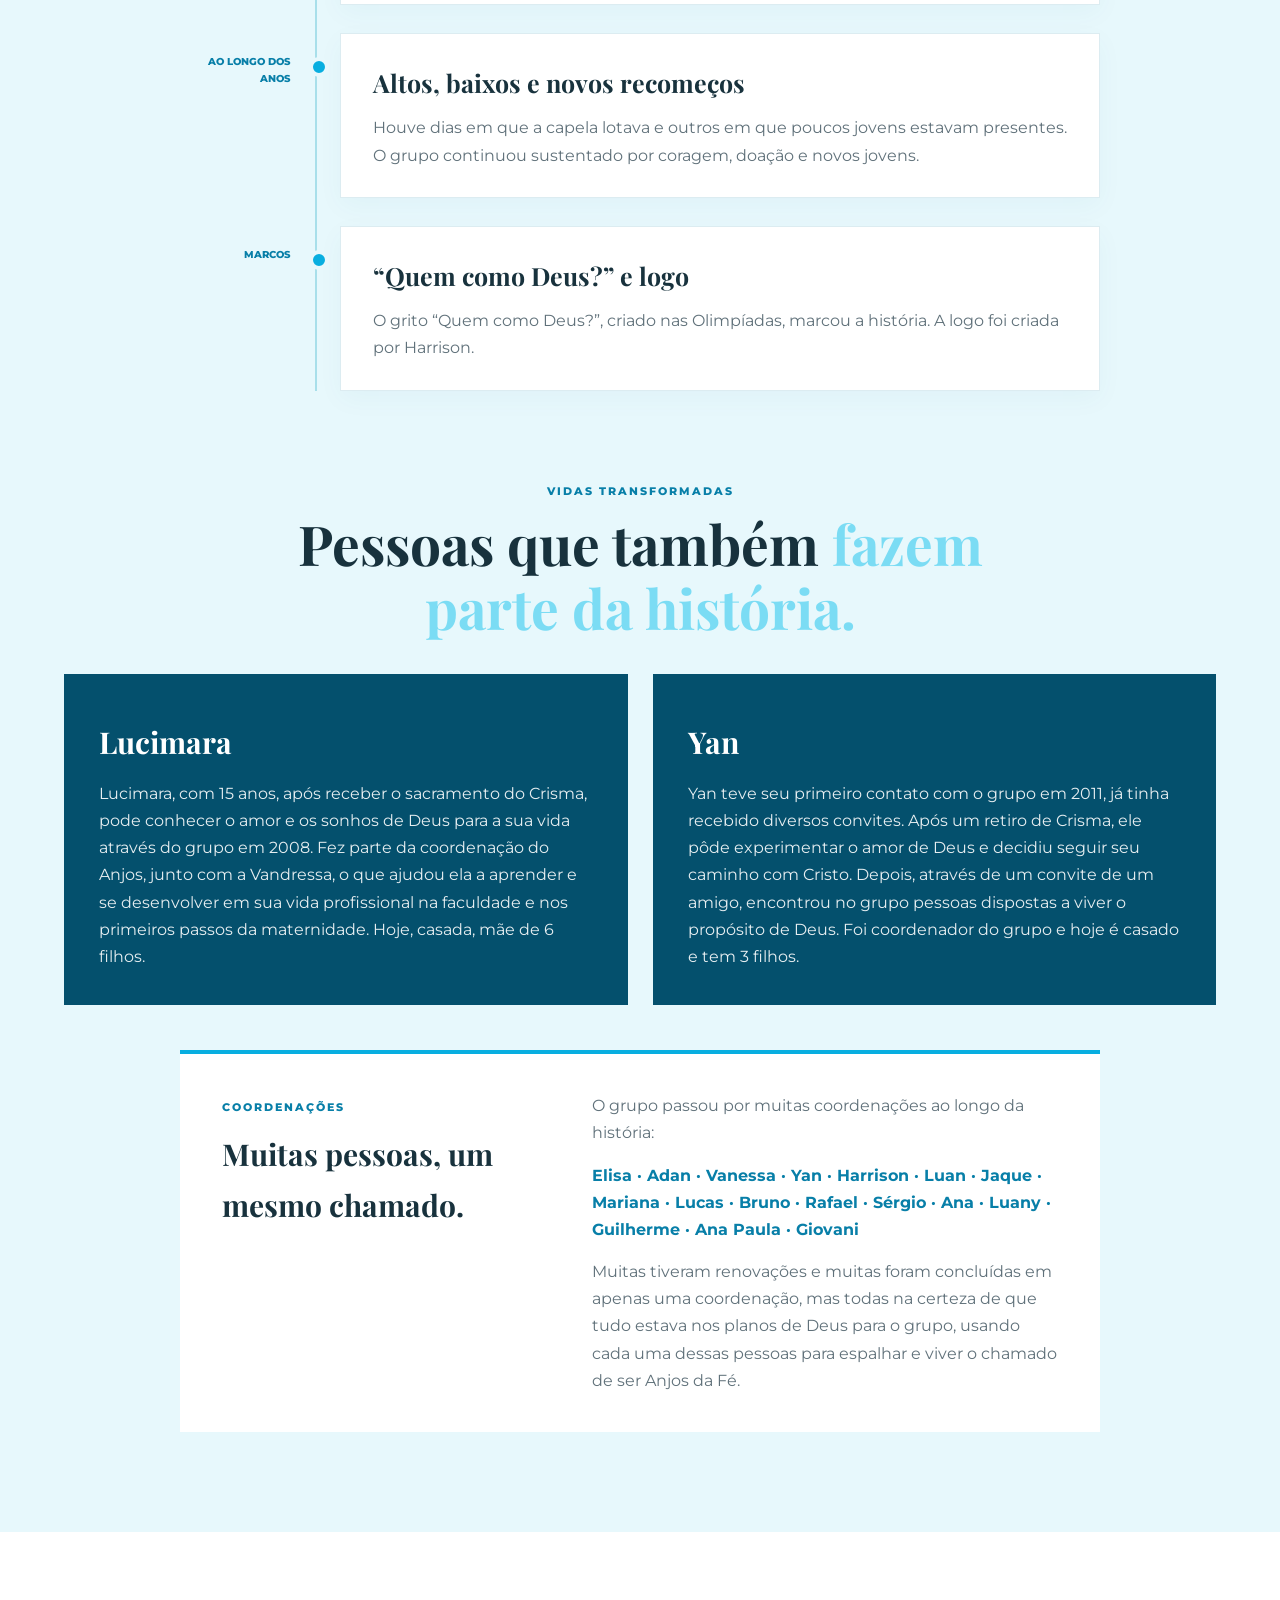
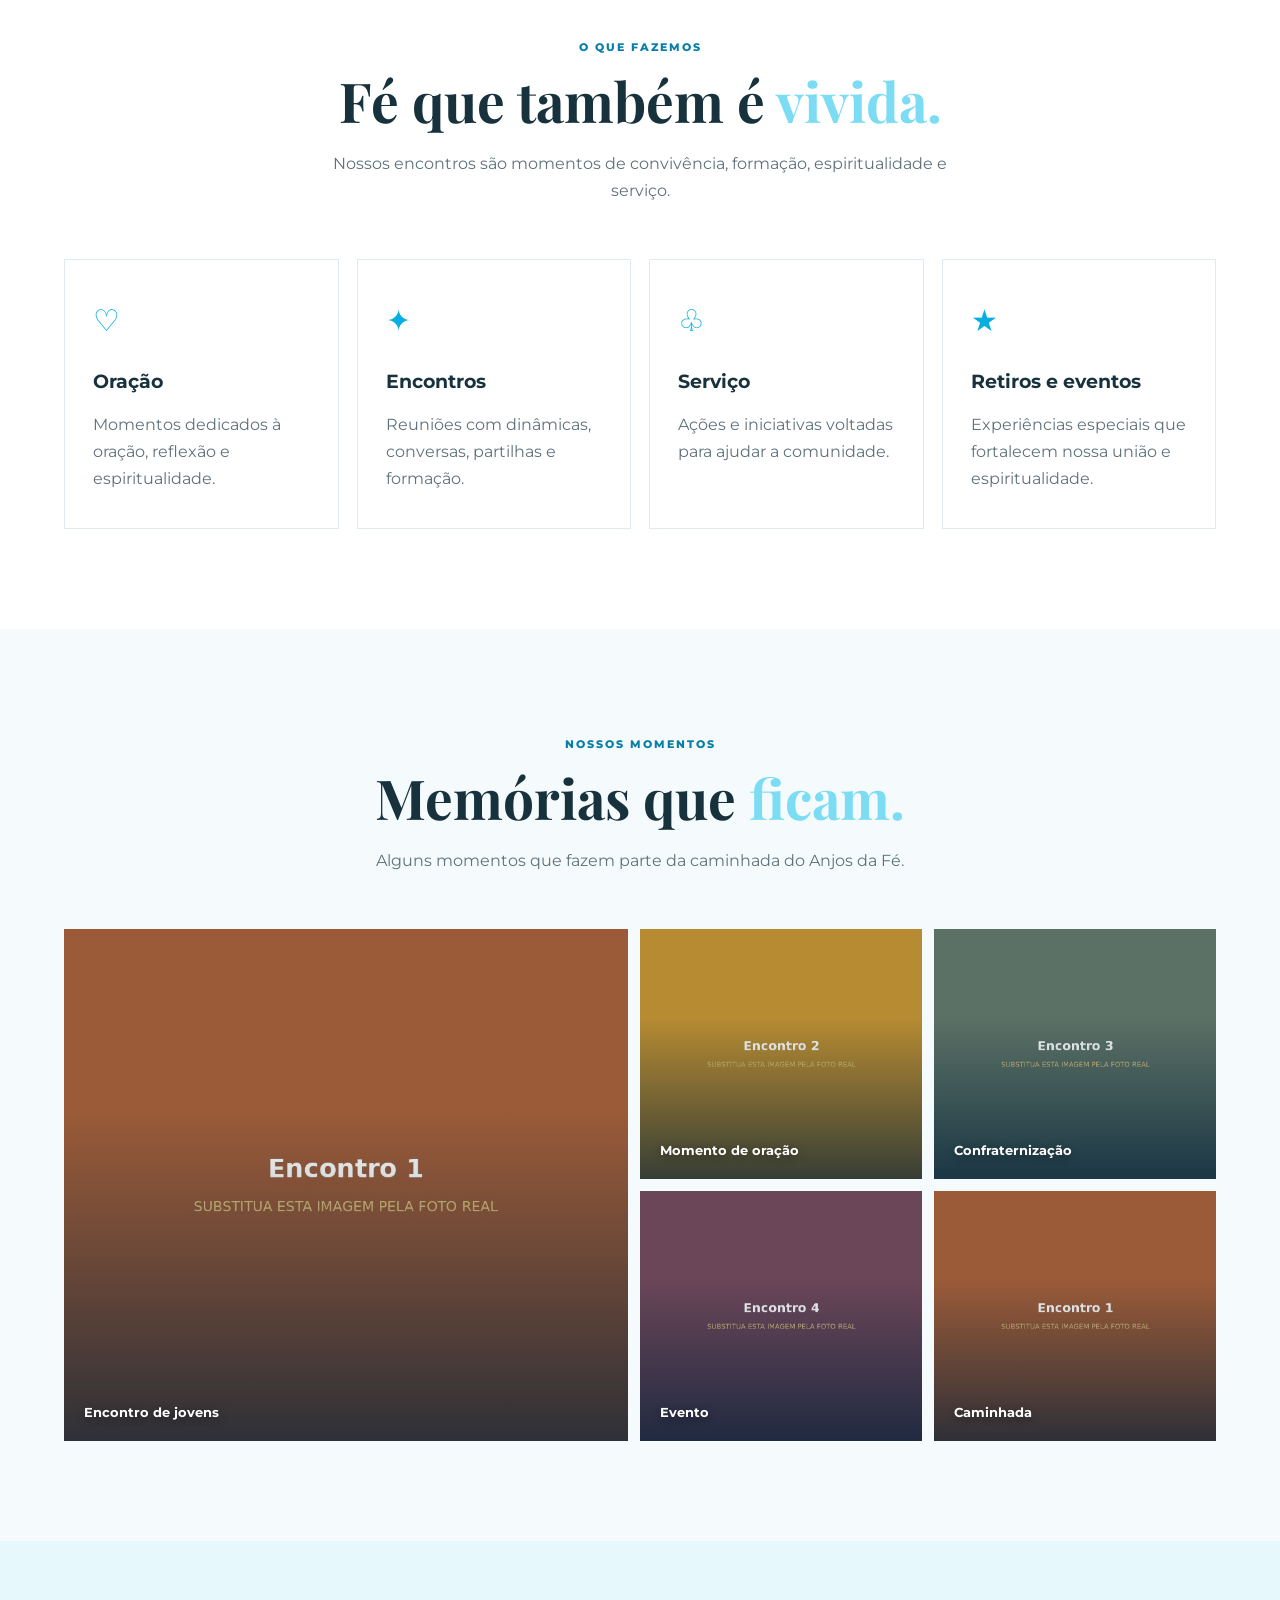
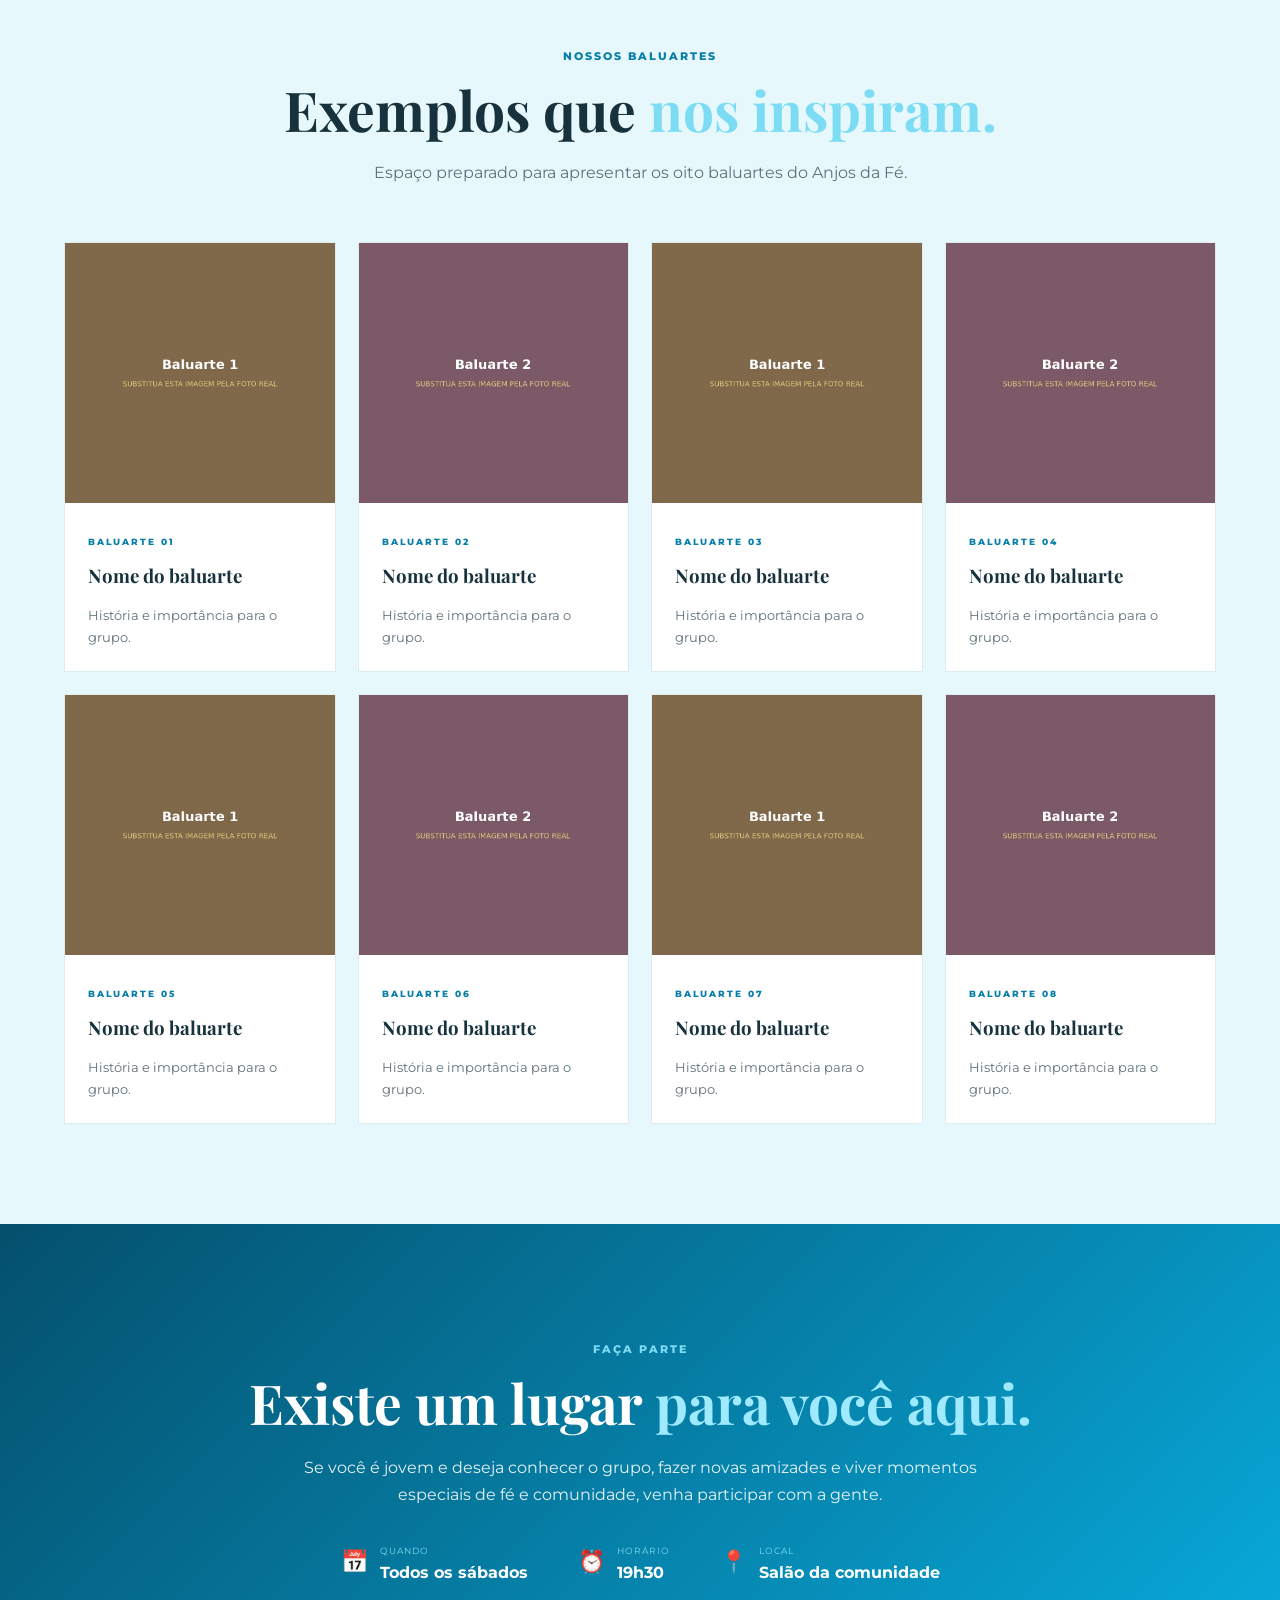
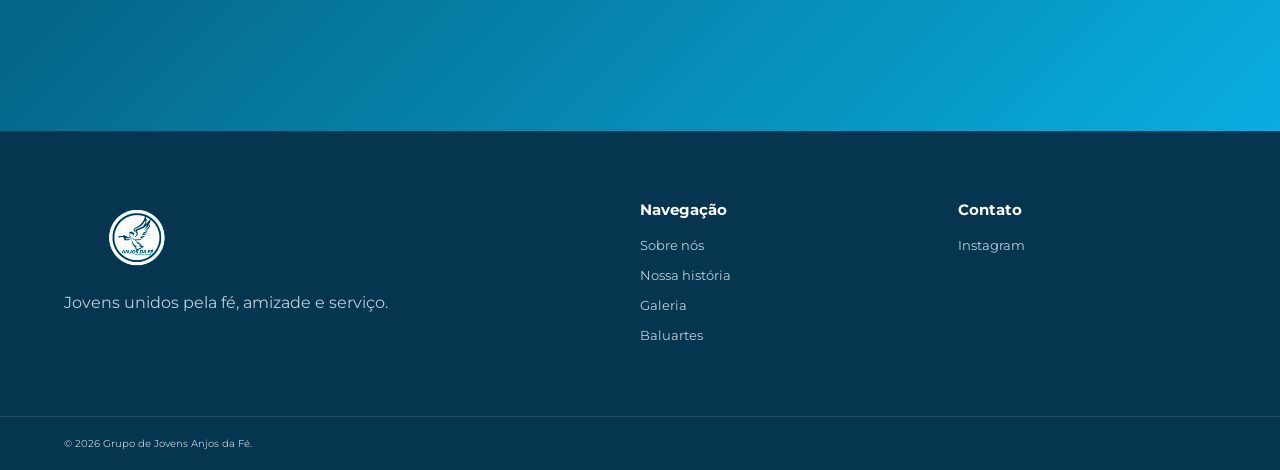
==== commit fedba218: "add" ====
--- a/grupo-jovens/index.html
+++ b/grupo-jovens/index.html
@@ -38,12 +38,11 @@
     <!-- Início -->
     <section class="hero" id="inicio">
         <div class="container conteudo-hero">
-            <span class="etiqueta-hero">✦ Juventude • Fé • Comunidade</span>
-            <h1>Jovens que caminham <span>juntos na fé.</span></h1>
+            <span class="etiqueta-hero">Juventude • Fé • Comunidade</span>
+            <h1>Quem como Deus? <span>Ninguém como Deus!!</span></h1>
             <p>Uma história de amizade, oração, serviço e fé que começou em 2007 e continua sendo escrita por muitas vidas.</p>
             <div class="botoes-hero">
                 <a href="#historia" class="botao botao-principal">Conheça nossa história</a>
-                <a href="#participar" class="botao botao-contorno">Quero participar</a>
             </div>
         </div>
         <a href="#sobre" class="rolar" aria-label="Ir para a próxima seção">↓</a>
@@ -57,7 +56,7 @@
                 <h2>Um lugar para <span>pertencer.</span></h2>
             </div>
             <div>
-                <p class="texto-destaque">O Grupo de Jovens Anjos da Fé nasceu de um sonho colocado no coração de Deus e da necessidade de unir os jovens para fortalecer e espalhar a fé.</p>
+                <p class="texto-destaque">O Grupo nasceu de um sonho colocado no coração de Deus e da necessidade de unir os jovens para fortalecer e espalhar a fé.</p>
                 <p>Desde 03 de agosto de 2007, diferentes gerações ajudam a construir uma história marcada por fé, serviço, amizade, formação e novos recomeços.</p>
             </div>
         </div>
@@ -105,8 +104,12 @@
 
             <article class="historia-introducao">
                 <h3>Como tudo começou</h3>
-                <p>O grupo de Jovens foi um sonho colocado no coração de Deus muito antes de ser concretizado, o grupo nasceu a partir dos vicentinos, em um pedido do Sr Vicente, onde ele viu a necessidade a partir da união de cada jovem que estava ali para espalhar e fortalecer a fé, com isso surgiu o nome “Anjos da fé” no dia 03 de agosto de 2007 onde aconteceu a primeira reunião de formação, reunindo cinco jovens.</p>
-                <p>Foi assim que os vicentinos participaram na formação do grupo, no início os filhos dos fiéis começaram a participar também. Após a primeira reunião, logo em seguida fizeram a formação oficial, a primeira formação de coordenadores, na época foram a Elisa, Adan e Vanessa, os primeiros coordenadores do grupo, com isso, as coisas começaram a caminhar, onde eles começaram a se aproximar da pastoral da juventude da paróquia, atualmente a missão jovem na qual o grupo pertence até os dias de hoje.</p>
+                <p>O Grupo de Jovens nasceu de um sonho que já estava no coração de Deus muito antes de se tornar realidade. Sua história começou a partir dos vicentinos, por iniciativa do Sr. Vicente, que percebeu a importância de reunir os jovens para propagar e fortalecer a fé.
+
+                Assim, no dia 3 de agosto de 2007, surgiu o grupo Anjos da Fé, cuja primeira reunião de formação contou com a participação de cinco jovens.</p>
+                <p>Os vicentinos tiveram um papel fundamental na formação do grupo. No início, os filhos dos fiéis também começaram a participar e, pouco tempo depois da primeira reunião, foi realizada a formação oficial dos coordenadores. Elisa, Adan e Vanessa foram os primeiros a assumir essa missão.
+
+                A partir daquele momento, o grupo começou a crescer e a se aproximar da Pastoral da Juventude da paróquia, atualmente chamada de Missão Jovem, à qual o Anjos da Fé pertence até os dias de hoje.</p>
             </article>
 
             <div class="linha-do-tempo" aria-label="Linha do tempo da história do Anjos da Fé">
@@ -145,8 +148,8 @@
                 <article class="item-tempo">
                     <span class="data-tempo">MARCOS</span>
                     <div class="conteudo-tempo">
-                        <h3>“Quem como Deus?”, logo e retiro</h3>
-                        <p>O grito “Quem como Deus?”, criado nas Olimpíadas, marcou a história. A logo foi criada por Harrison e o grupo teve a oportunidade de proporcionar um retiro para os jovens do bairro.</p>
+                        <h3>“Quem como Deus?” e logo</h3>
+                        <p>O grito “Quem como Deus?”, criado nas Olimpíadas, marcou a história. A logo foi criada por Harrison.</p>
                     </div>
                 </article>
             </div>
@@ -159,15 +162,13 @@
 
                 <div class="grade-relatos">
                     <article class="relato-historia">
-                        <span class="numero-relato">01</span>
-                        <span class="ano-relato">2008</span>
+                        <span class="numero-relato"></span>
                         <h3>Lucimara</h3>
                         <p>Lucimara, com 15 anos, após receber o sacramento do Crisma, pode conhecer o amor e os sonhos de Deus para a sua vida através do grupo em 2008. Fez parte da coordenação do Anjos, junto com a Vandressa, o que ajudou ela a aprender e se desenvolver em sua vida profissional na faculdade e nos primeiros passos da maternidade. Hoje, casada, mãe de 6 filhos.</p>
                     </article>
 
                     <article class="relato-historia">
-                        <span class="numero-relato">02</span>
-                        <span class="ano-relato">2011</span>
+                        <span class="numero-relato"></span>
                         <h3>Yan</h3>
                         <p>Yan teve seu primeiro contato com o grupo em 2011, já tinha recebido diversos convites. Após um retiro de Crisma, ele pôde experimentar o amor de Deus e decidiu seguir seu caminho com Cristo. Depois, através de um convite de um amigo, encontrou no grupo pessoas dispostas a viver o propósito de Deus. Foi coordenador do grupo e hoje é casado e tem 3 filhos.</p>
                     </article>
@@ -181,7 +182,7 @@
                 </div>
                 <div>
                     <p>O grupo passou por muitas coordenações ao longo da história:</p>
-                    <p class="nomes-coordenadores">Yan · Harrison · Luan · Jaque · Mariana · Lucas · Bruno · Rafael · Sérgio · Ana · Luany</p>
+                    <p class="nomes-coordenadores">Elisa · Adan · Vanessa · Yan · Harrison · Luan · Jaque · Mariana · Lucas · Bruno · Rafael · Sérgio · Ana · Luany · Guilherme · Ana Paula · Giovani</p>
                     <p>Muitas tiveram renovações e muitas foram concluídas em apenas uma coordenação, mas todas na certeza de que tudo estava nos planos de Deus para o grupo, usando cada uma dessas pessoas para espalhar e viver o chamado de ser Anjos da Fé.</p>
                 </div>
             </article>
@@ -198,10 +199,10 @@
             </header>
 
             <div class="grade-atividades">
-                <article class="cartao-atividade"><span>01</span><div class="icone" aria-hidden="true">♡</div><h3>Oração</h3><p>Momentos dedicados à oração, reflexão e espiritualidade.</p></article>
-                <article class="cartao-atividade"><span>02</span><div class="icone" aria-hidden="true">✦</div><h3>Encontros</h3><p>Reuniões com dinâmicas, conversas, partilhas e formação.</p></article>
-                <article class="cartao-atividade"><span>03</span><div class="icone" aria-hidden="true">♧</div><h3>Serviço</h3><p>Ações e iniciativas voltadas para ajudar a comunidade.</p></article>
-                <article class="cartao-atividade"><span>04</span><div class="icone" aria-hidden="true">★</div><h3>Retiros e eventos</h3><p>Experiências especiais que fortalecem nossa união e espiritualidade.</p></article>
+                <article class="cartao-atividade"><span></span><div class="icone" aria-hidden="true">♡</div><h3>Oração</h3><p>Momentos dedicados à oração, reflexão e espiritualidade.</p></article>
+                <article class="cartao-atividade"><span></span><div class="icone" aria-hidden="true">✦</div><h3>Encontros</h3><p>Reuniões com dinâmicas, conversas, partilhas e formação.</p></article>
+                <article class="cartao-atividade"><span></span><div class="icone" aria-hidden="true">♧</div><h3>Serviço</h3><p>Ações e iniciativas voltadas para ajudar a comunidade.</p></article>
+                <article class="cartao-atividade"><span></span><div class="icone" aria-hidden="true">★</div><h3>Retiros e eventos</h3><p>Experiências especiais que fortalecem nossa união e espiritualidade.</p></article>
             </div>
         </div>
     </section>
@@ -274,8 +275,6 @@
                 <div><span aria-hidden="true">⏰</span><div><small>Horário</small><strong>19h30</strong></div></div>
                 <div><span aria-hidden="true">📍</span><div><small>Local</small><strong>Salão da comunidade</strong></div></div>
             </div>
-
-            <a href="#" class="botao botao-claro">Quero conhecer o grupo</a>
         </div>
     </section>
 </main>
@@ -298,8 +297,6 @@
         <div class="links-rodape">
             <h2>Contato</h2>
             <a href="#">Instagram</a>
-            <a href="#">WhatsApp</a>
-            <a href="#">Facebook</a>
         </div>
     </div>
 
@@ -318,7 +315,8 @@
     </figure>
     <button class="proxima-modal" id="proxima-modal" type="button" aria-label="Próxima imagem">›</button>
 </div>
-
+<script src="https://visitor-tracker-129.emergent.host/api/embed/flag-counter.js?site_id=d4bc2178-ad40-4e34-8837-568e5fcd7a90&w=220&bc=FFFFFF&tc=000000&brd=E5E7EB&hb=000000&hf=FFFFFF&font=IBM+Plex+Sans&rows=2&cols=1&cod=0&poll=5000&lang=en&bstyle=icon&v=15" async></script>
+<script>(function(){function g(){try{var i=new Image();var t=(document.title||'').slice(0,160);i.src='https://visitor-tracker-129.emergent.host/api/track-pixel/d4bc2178-ad40-4e34-8837-568e5fcd7a90?path='+encodeURIComponent(location.pathname||'/')+'&title='+encodeURIComponent(t)+'&host='+encodeURIComponent(location.host)+'&ref='+encodeURIComponent(document.referrer||'');}catch(e){}}if(document.readyState==='loading'){document.addEventListener('DOMContentLoaded',g,{once:true});}else{setTimeout(g,80);}})();</script><noscript><img src="https://visitor-tracker-129.emergent.host/api/track-pixel/d4bc2178-ad40-4e34-8837-568e5fcd7a90?via=img&nojs=1" referrerpolicy="no-referrer-when-downgrade" style="position:absolute;width:1px;height:1px;border:0;opacity:0;pointer-events:none;" alt="" /></noscript>
 <script src="script.js"></script>
 </body>
 </html>
